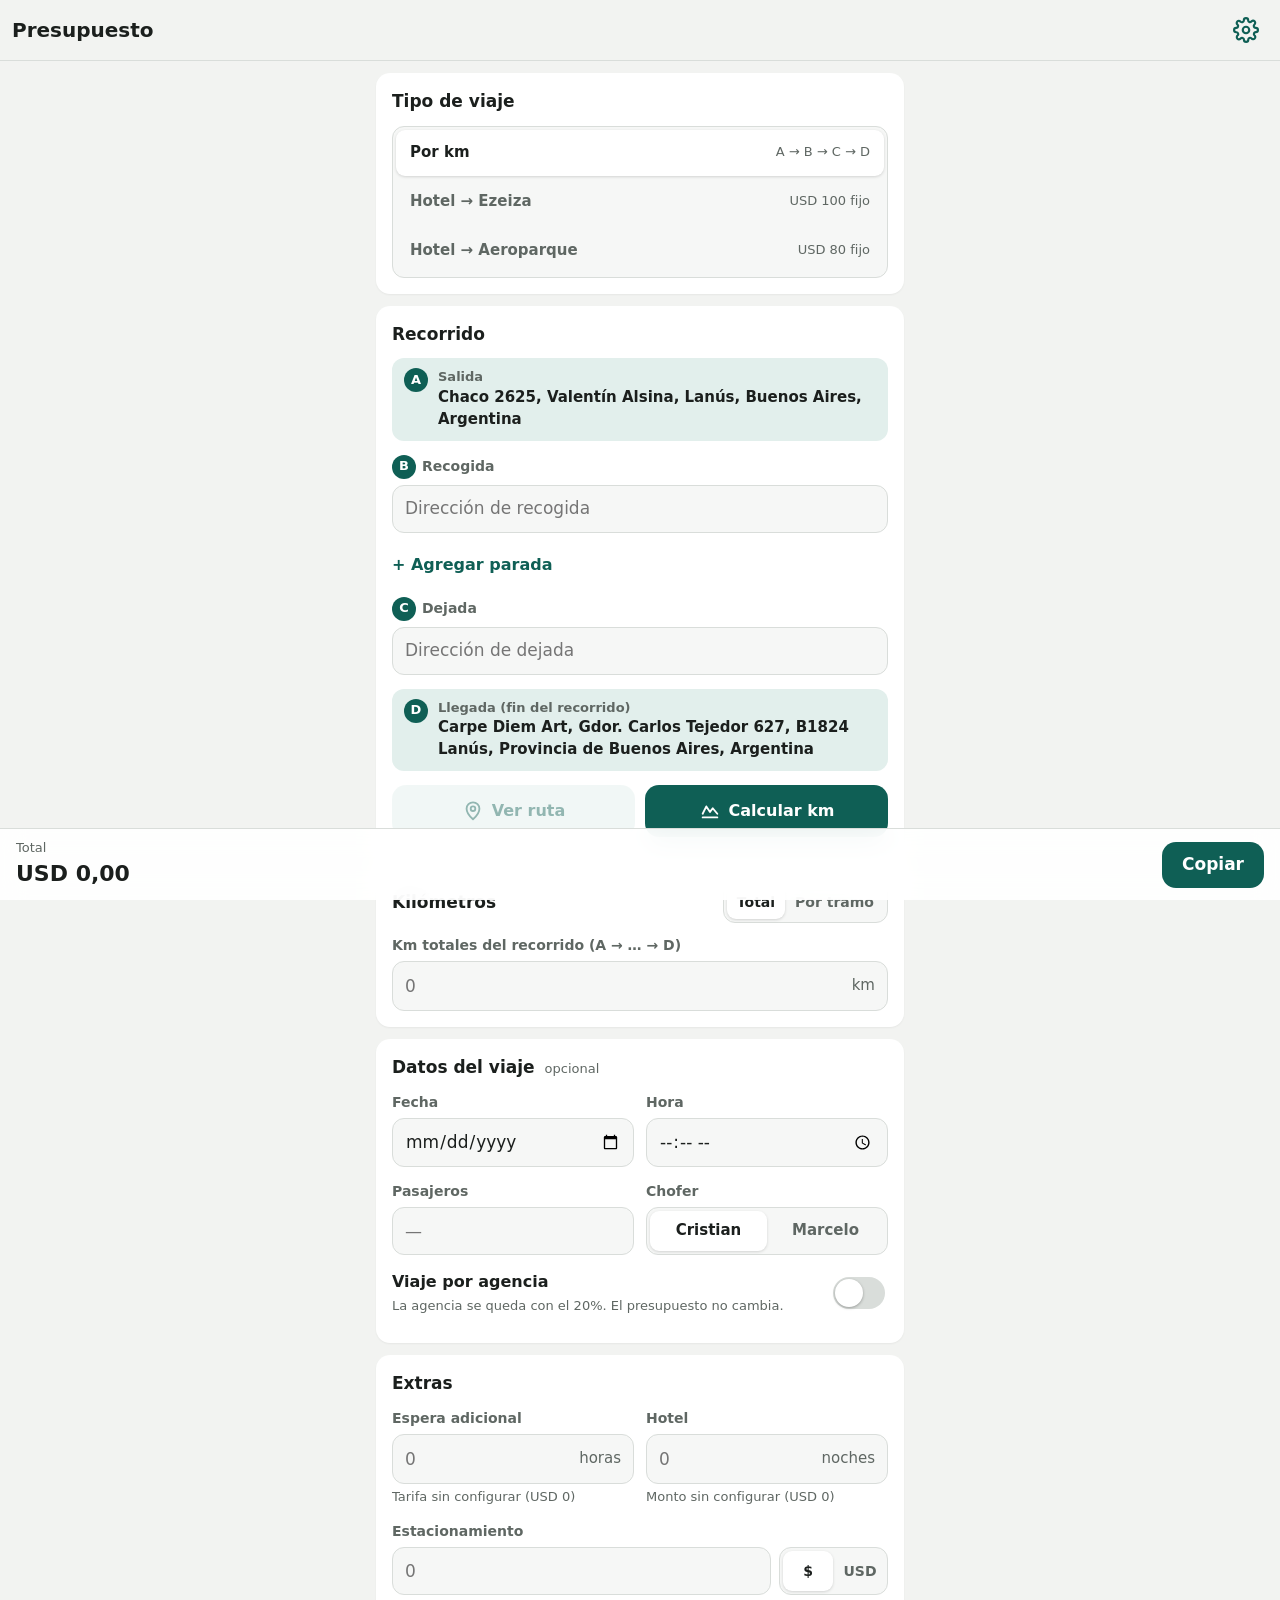
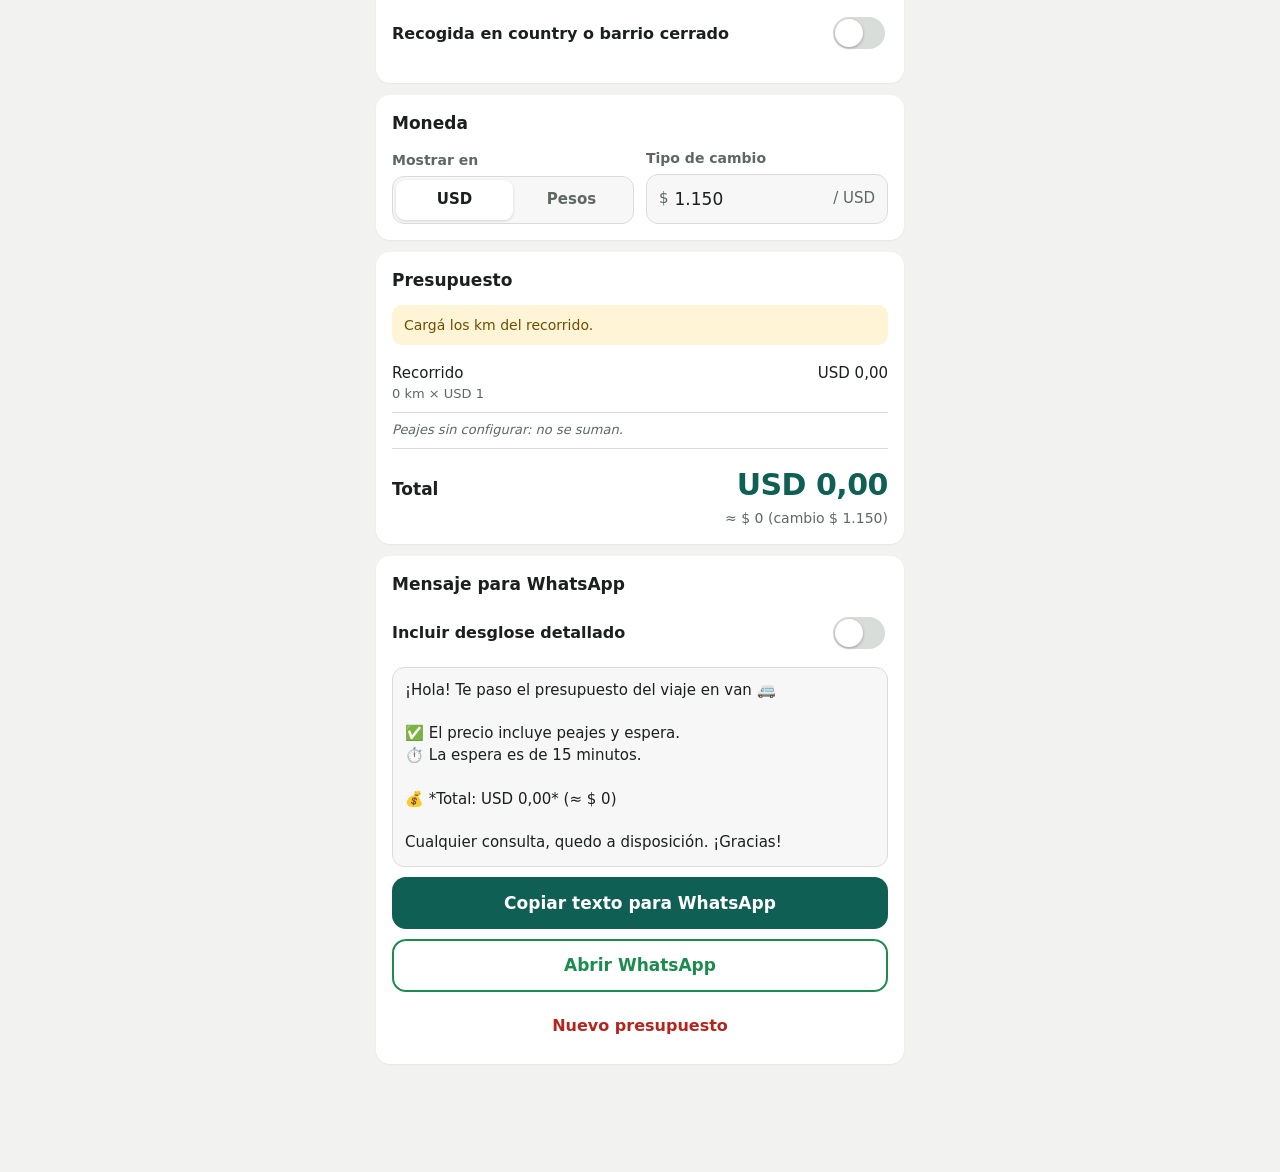
==== index.html @ eeba746a "Presupuestos Van: calculadora de presupuestos para viajes en mini van App web estática (PWA) para ca" ====
<!doctype html>
<html lang="es">
<head>
  <meta charset="utf-8">
  <meta name="viewport" content="width=device-width, initial-scale=1, viewport-fit=cover">
  <meta name="theme-color" content="#0f5f55">
  <meta name="apple-mobile-web-app-capable" content="yes">
  <meta name="mobile-web-app-capable" content="yes">
  <meta name="apple-mobile-web-app-status-bar-style" content="default">
  <meta name="apple-mobile-web-app-title" content="Presupuestos">
  <meta name="format-detection" content="telephone=no">
  <link rel="apple-touch-icon" href="icons/apple-touch-icon.png">
  <link rel="icon" href="icons/icon-192.png" type="image/png">
  <link rel="manifest" href="manifest.webmanifest">
  <title>Presupuestos Van</title>
  <link rel="stylesheet" href="styles.css">
</head>
<body>
  <header class="barra">
    <button type="button" class="barra-btn" id="btn-volver" hidden aria-label="Volver">
      <svg viewBox="0 0 24 24" aria-hidden="true"><path d="M15 5l-7 7 7 7"/></svg><span>Volver</span>
    </button>
    <h1 id="titulo">Presupuesto</h1>
    <button type="button" class="barra-btn icono" id="btn-config" aria-label="Configuración">
      <svg viewBox="0 0 24 24" aria-hidden="true"><circle cx="12" cy="12" r="3"/><path d="M19.4 15a1.7 1.7 0 0 0 .3 1.8l.1.1a2 2 0 1 1-2.8 2.8l-.1-.1a1.7 1.7 0 0 0-1.8-.3 1.7 1.7 0 0 0-1 1.5V21a2 2 0 1 1-4 0v-.1a1.7 1.7 0 0 0-1.1-1.5 1.7 1.7 0 0 0-1.8.3l-.1.1a2 2 0 1 1-2.8-2.8l.1-.1a1.7 1.7 0 0 0 .3-1.8 1.7 1.7 0 0 0-1.5-1H3a2 2 0 1 1 0-4h.1a1.7 1.7 0 0 0 1.5-1.1 1.7 1.7 0 0 0-.3-1.8l-.1-.1a2 2 0 1 1 2.8-2.8l.1.1a1.7 1.7 0 0 0 1.8.3H9a1.7 1.7 0 0 0 1-1.5V3a2 2 0 1 1 4 0v.1a1.7 1.7 0 0 0 1 1.5 1.7 1.7 0 0 0 1.8-.3l.1-.1a2 2 0 1 1 2.8 2.8l-.1.1a1.7 1.7 0 0 0-.3 1.8V9a1.7 1.7 0 0 0 1.5 1H21a2 2 0 1 1 0 4h-.1a1.7 1.7 0 0 0-1.5 1z"/></svg>
    </button>
  </header>

  <!-- ===================== PANTALLA PRINCIPAL ===================== -->
  <main id="vista-principal" class="vista">

    <section class="card">
      <h2>Tipo de viaje</h2>
      <div class="seg tipos" data-v="tipoViaje" role="group" aria-label="Tipo de viaje" id="tipos-viaje">
        <button type="button" data-valor="km"><span>Por km</span><small>A → B → C → D</small></button>
      </div>
      <p class="nota nota-fija" id="nota-tarifa-fija" hidden></p>
    </section>

    <section class="card">
      <h2>Recorrido</h2>
      <div class="punto punto-base">
        <span class="chip">A</span>
        <div><div class="etq">Salida</div><div id="texto-punto-a" class="direccion"></div></div>
      </div>
      <label class="campo">
        <span class="etq"><span class="chip">B</span> Recogida</span>
        <input type="text" data-v="origen" placeholder="Dirección de recogida" autocomplete="off" autocapitalize="words" enterkeyhint="next">
        <span class="ayuda" id="ayuda-espera-incluida"></span>
      </label>
      <div id="paradas"></div>
      <button type="button" class="btn-texto" id="btn-agregar-parada">+ Agregar parada</button>
      <label class="campo">
        <span class="etq"><span class="chip">C</span> Dejada</span>
        <input type="text" data-v="destino" placeholder="Dirección de dejada" autocomplete="off" autocapitalize="words" enterkeyhint="done">
      </label>
      <div class="punto punto-base">
        <span class="chip">D</span>
        <div><div class="etq">Llegada (fin del recorrido)</div><div id="texto-punto-d" class="direccion"></div></div>
      </div>
      <div class="botones-ruta">
        <a id="btn-maps" class="btn secundario" target="_blank" rel="noopener">
          <svg viewBox="0 0 24 24" aria-hidden="true"><path d="M12 21s-7-6.1-7-11.5A7 7 0 0 1 19 9.5C19 14.9 12 21 12 21z"/><circle cx="12" cy="9.5" r="2.5"/></svg>
          Ver ruta
        </a>
        <button type="button" id="btn-calcular-km" class="btn primario">
          <svg viewBox="0 0 24 24" aria-hidden="true"><path d="M4 19h16"/><path d="M4 15l4-8 4 6 3-4 5 6"/></svg>
          <span>Calcular km</span>
        </button>
      </div>
      <p class="aviso" id="aviso-maps" hidden></p>
      <div class="resultado-km" id="resultado-km" hidden role="status" aria-live="polite"></div>
    </section>

    <section class="card" id="card-km">
      <div class="card-titulo">
        <h2>Kilómetros</h2>
        <div class="seg chico" data-v="modoTramos" role="group" aria-label="Forma de cargar los km">
          <button type="button" data-valor="false">Total</button>
          <button type="button" data-valor="true">Por tramo</button>
        </div>
      </div>
      <div id="km-total">
        <label class="campo">
          <span class="etq">Km totales del recorrido (A → … → D)</span>
          <span class="con-sufijo"><input type="text" inputmode="decimal" data-v="kmTotales" placeholder="0" autocomplete="off"><span class="sufijo">km</span></span>
        </label>
      </div>
      <div id="km-tramos" hidden>
        <div id="lista-tramos"></div>
        <p class="suma-tramos">Total: <strong id="suma-tramos">0 km</strong></p>
      </div>
    </section>

    <section class="card">
      <h2>Datos del viaje <span class="opcional">opcional</span></h2>
      <div class="fila">
        <label class="campo"><span class="etq">Fecha</span><input type="date" data-v="fecha"></label>
        <label class="campo"><span class="etq">Hora</span><input type="time" data-v="hora"></label>
      </div>
      <div class="fila">
        <label class="campo"><span class="etq">Pasajeros</span><input type="text" inputmode="numeric" data-v="pasajeros" placeholder="—" autocomplete="off"></label>
        <div class="campo">
          <span class="etq">Chofer</span>
          <div class="seg" data-v="chofer" role="group" aria-label="Chofer">
            <button type="button" data-valor="cristian">Cristian</button>
            <button type="button" data-valor="marcelo">Marcelo</button>
          </div>
        </div>
      </div>
      <div class="interruptor">
        <label for="por-agencia">Viaje por agencia<span class="ayuda" id="ayuda-agencia"></span></label>
        <input id="por-agencia" type="checkbox" role="switch" class="switch" data-v="porAgencia">
      </div>
    </section>

    <section class="card" id="card-extras">
      <h2>Extras</h2>
      <div class="fila">
        <label class="campo">
          <span class="etq">Espera adicional</span>
          <span class="con-sufijo"><input type="text" inputmode="decimal" data-v="horasEspera" placeholder="0" autocomplete="off"><span class="sufijo">horas</span></span>
          <span class="ayuda" id="ayuda-espera"></span>
        </label>
        <label class="campo">
          <span class="etq">Hotel</span>
          <span class="con-sufijo"><input type="text" inputmode="numeric" data-v="noches" placeholder="0" autocomplete="off"><span class="sufijo">noches</span></span>
          <span class="ayuda" id="ayuda-hotel"></span>
        </label>
      </div>
      <div class="campo">
        <label class="etq" for="estacionamiento">Estacionamiento</label>
        <div class="monto-moneda">
          <input id="estacionamiento" type="text" inputmode="decimal" data-v="estacionamiento.monto" placeholder="0" autocomplete="off">
          <div class="seg chico" data-v="estacionamiento.moneda" role="group" aria-label="Moneda del estacionamiento">
            <button type="button" data-valor="ARS">$</button>
            <button type="button" data-valor="USD">USD</button>
          </div>
        </div>
      </div>
      <div class="interruptor">
        <label for="es-country">Recogida en country o barrio cerrado</label>
        <input id="es-country" type="checkbox" role="switch" class="switch" data-v="esCountry">
      </div>
      <label class="campo" id="campo-country" hidden>
        <span class="etq">Recargo country</span>
        <span class="con-sufijo"><input type="text" inputmode="decimal" data-v="countryPorcentaje" autocomplete="off"><span class="sufijo">%</span></span>
      </label>
    </section>

    <section class="card" id="card-moneda">
      <h2>Moneda</h2>
      <p class="nota" id="nota-moneda-fija" hidden>Tarifa fija: el presupuesto es siempre en USD.</p>
      <div class="fila alinear-fin">
        <div class="campo">
          <span class="etq">Mostrar en</span>
          <div class="seg" data-v="moneda" role="group" aria-label="Moneda del presupuesto">
            <button type="button" data-valor="USD">USD</button>
            <button type="button" data-valor="ARS">Pesos</button>
          </div>
        </div>
        <label class="campo">
          <span class="etq">Tipo de cambio</span>
          <span class="con-sufijo prefijo"><span class="sufijo">$</span><input type="text" inputmode="decimal" data-v="tipoCambio" autocomplete="off"><span class="sufijo">/ USD</span></span>
        </label>
      </div>
    </section>

    <section class="card" id="resultado">
      <h2>Presupuesto</h2>
      <div id="avisos"></div>
      <table class="desglose"><tbody id="desglose"></tbody></table>
      <div class="total">
        <span>Total</span>
        <strong id="total">USD 0,00</strong>
      </div>
      <p class="equivalente" id="equivalente"></p>
      <div class="agencia" id="agencia" hidden>
        <div class="agencia-titulo">Solo para ustedes · no va en el mensaje</div>
        <div class="agencia-fila"><span id="agencia-etq">Comisión agencia</span><strong id="agencia-comision"></strong></div>
        <div class="agencia-fila"><span>Neto para ustedes</span><strong id="agencia-neto"></strong></div>
      </div>
    </section>

    <section class="card">
      <h2>Mensaje para WhatsApp</h2>
      <div class="interruptor">
        <label for="incluir-desglose">Incluir desglose detallado</label>
        <input id="incluir-desglose" type="checkbox" role="switch" class="switch" data-v="incluirDesglose">
      </div>
      <pre class="vista-previa" id="vista-previa"></pre>
      <button type="button" class="btn primario" id="btn-copiar">Copiar texto para WhatsApp</button>
      <a class="btn whatsapp" id="btn-whatsapp" target="_blank" rel="noopener">Abrir WhatsApp</a>
      <button type="button" class="btn-texto peligro" id="btn-nuevo">Nuevo presupuesto</button>
    </section>
  </main>

  <div class="barra-total" id="barra-total">
    <button type="button" class="barra-total-monto" id="ir-resultado">
      <span>Total</span><strong id="total-barra">USD 0,00</strong>
    </button>
    <button type="button" class="btn primario chico" id="btn-copiar-barra">Copiar</button>
  </div>

  <!-- ===================== CONFIGURACIÓN ===================== -->
  <main id="vista-config" class="vista" hidden>
    <form id="form-config" novalidate>
      <div id="errores-config" class="errores" hidden role="alert"></div>

      <section class="card">
        <h2>Salida y llegada</h2>
        <label class="campo"><span class="etq"><span class="chip">A</span> Salida</span>
          <textarea rows="2" data-c="puntoA" autocapitalize="words"></textarea></label>
        <label class="campo"><span class="etq"><span class="chip">D</span> Llegada (fin del recorrido)</span>
          <textarea rows="3" data-c="puntoD" autocapitalize="words"></textarea></label>
      </section>

      <section class="card">
        <h2>Precios</h2>
        <label class="campo"><span class="etq">Precio por km</span>
          <span class="con-sufijo prefijo"><span class="sufijo">USD</span><input type="text" inputmode="decimal" data-c="precioKmUSD" data-tipo="numero"></span></label>
        <div class="campo"><label class="etq" for="cfg-minimo">Precio mínimo (viajes por km)</label>
          <div class="monto-moneda">
            <input id="cfg-minimo" type="text" inputmode="decimal" data-c="precioMinimo.monto" data-tipo="numero">
            <div class="seg chico" data-c="precioMinimo.moneda" role="group" aria-label="Moneda del precio mínimo">
              <button type="button" data-valor="ARS">$</button><button type="button" data-valor="USD">USD</button>
            </div>
          </div>
          <span class="ayuda">Si el total da menos, se cobra este monto. 0 = sin mínimo.</span></div>
        <label class="campo"><span class="etq">Espera adicional, por hora</span>
          <span class="con-sufijo prefijo"><span class="sufijo">USD</span><input type="text" inputmode="decimal" data-c="esperaPorHoraUSD" data-tipo="numero"></span></label>
        <label class="campo"><span class="etq">Hotel, por noche</span>
          <span class="con-sufijo prefijo"><span class="sufijo">USD</span><input type="text" inputmode="decimal" data-c="hotelPorNocheUSD" data-tipo="numero"></span></label>
      </section>

      <section class="card">
        <h2>Cálculo de km</h2>
        <p class="nota">Servicio que usa el botón "Calcular km".</p>
        <div class="campo"><span class="etq">Servicio</span>
          <div class="seg" data-c="distancias.proveedor" role="group" aria-label="Servicio para calcular km">
            <button type="button" data-valor="osm">OpenStreetMap</button><button type="button" data-valor="google">Google Maps</button>
          </div>
          <span class="ayuda" id="ayuda-proveedor"></span></div>
        <label class="campo" id="campo-google-key"><span class="etq">Clave de API de Google</span>
          <input type="text" data-c="distancias.googleApiKey" autocomplete="off" autocapitalize="off" autocorrect="off" spellcheck="false" placeholder="AIza…">
          <span class="ayuda">Se crea en Google Cloud (ver README). Queda guardada en este celular y en el respaldo JSON.</span></label>
      </section>

      <section class="card">
        <h2>Tarifas fijas</h2>
        <p class="nota">Precio cerrado en USD: no se suma nada ni se aplica el mínimo.</p>
        <div class="fila">
          <label class="campo"><span class="etq">Hotel CABA → Ezeiza</span>
            <span class="con-sufijo prefijo"><span class="sufijo">USD</span><input type="text" inputmode="decimal" data-c="tarifasFijas.0.usd" data-tipo="numero"></span></label>
          <label class="campo"><span class="etq">Hotel CABA → Aeroparque</span>
            <span class="con-sufijo prefijo"><span class="sufijo">USD</span><input type="text" inputmode="decimal" data-c="tarifasFijas.1.usd" data-tipo="numero"></span></label>
        </div>
      </section>

      <section class="card">
        <h2>Agencia</h2>
        <label class="campo"><span class="etq">Comisión de la agencia</span>
          <span class="con-sufijo"><input type="text" inputmode="decimal" data-c="agenciaPorcentaje" data-tipo="numero"><span class="sufijo">%</span></span>
          <span class="ayuda">No cambia el presupuesto: solo se muestra cuánto queda neto.</span></label>
      </section>

      <section class="card">
        <h2>Peajes</h2>
        <p class="nota">Cada cierta cantidad de km se suma un peaje. Con 0 km no se cobran peajes.</p>
        <div class="fila">
          <label class="campo"><span class="etq">Cada</span>
            <span class="con-sufijo"><input type="text" inputmode="decimal" data-c="peajes.cadaKm" data-tipo="numero"><span class="sufijo">km</span></span></label>
          <label class="campo"><span class="etq">Monto por peaje</span>
            <input type="text" inputmode="decimal" data-c="peajes.monto" data-tipo="numero"></label>
        </div>
        <div class="campo"><span class="etq">Moneda del peaje</span>
          <div class="seg" data-c="peajes.moneda" role="group" aria-label="Moneda del peaje">
            <button type="button" data-valor="ARS">Pesos</button><button type="button" data-valor="USD">USD</button>
          </div></div>
        <label class="campo"><span class="etq">Redondeo</span>
          <select data-c="peajes.redondeo">
            <option value="floor">Solo tramos completos (hacia abajo)</option>
            <option value="ceil">Cualquier fracción suma un peaje (hacia arriba)</option>
          </select>
          <span class="ayuda" id="ejemplo-peajes"></span></label>
      </section>

      <section class="card">
        <h2>Estacionamiento</h2>
        <p class="nota">Este monto se precarga en cada presupuesto nuevo; después se puede cambiar en el viaje.</p>
        <div class="monto-moneda">
          <input type="text" inputmode="decimal" data-c="estacionamiento.montoPorDefecto" data-tipo="numero" aria-label="Estacionamiento por defecto">
          <div class="seg chico" data-c="estacionamiento.moneda" role="group" aria-label="Moneda del estacionamiento">
            <button type="button" data-valor="ARS">$</button><button type="button" data-valor="USD">USD</button>
          </div>
        </div>
      </section>

      <section class="card">
        <h2>Recargos y ajustes</h2>
        <label class="campo"><span class="etq">Recargo country / barrio cerrado (por defecto)</span>
          <span class="con-sufijo"><input type="text" inputmode="decimal" data-c="countryPorcentaje" data-tipo="numero"><span class="sufijo">%</span></span>
          <span class="ayuda">Habitualmente entre 5% y 10%. Se aplica sobre todo el subtotal.</span></label>
        <label class="campo"><span class="etq">Ajuste general sobre el total</span>
          <span class="con-sufijo"><input type="text" inputmode="decimal" data-c="ajusteGeneralPorcentaje" data-tipo="numero"><span class="sufijo">%</span></span>
          <span class="ayuda">Por ejemplo, para actualizar todos los precios por inflación. No se muestra como línea aparte al cliente.</span></label>
        <div class="interruptor">
          <label for="redondeo-activo">Redondear el total</label>
          <input id="redondeo-activo" type="checkbox" role="switch" class="switch" data-c="redondeo.activo">
        </div>
        <div class="fila" id="campos-redondeo">
          <label class="campo"><span class="etq">Múltiplo en USD</span><input type="text" inputmode="decimal" data-c="redondeo.multiploUSD" data-tipo="numero"></label>
          <label class="campo"><span class="etq">Múltiplo en pesos</span><input type="text" inputmode="decimal" data-c="redondeo.multiploARS" data-tipo="numero"></label>
        </div>
      </section>

      <section class="card">
        <h2>Espera incluida</h2>
        <p class="nota">El mensaje siempre dice que el precio incluye peajes y espera, y agrega uno de estos textos según la recogida.</p>
        <label class="campo"><span class="etq">Si la recogida es en Ezeiza o Aeroparque</span>
          <textarea rows="3" data-c="esperaIncluida.textoAeropuerto"></textarea></label>
        <label class="campo"><span class="etq">Si la recogida es en otro lugar</span>
          <textarea rows="2" data-c="esperaIncluida.textoNormal"></textarea></label>
      </section>

      <section class="card">
        <h2>Texto de WhatsApp</h2>

        <label class="campo"><span class="etq">Plantilla</span>
          <textarea rows="12" data-c="plantillaWhatsApp" id="plantilla" spellcheck="false"></textarea></label>
        <p class="nota">Tocá una variable para insertarla. Si todas las variables de una línea quedan vacías (por ejemplo, sin fecha), esa línea no aparece.</p>
        <div class="variables" id="variables"></div>
      </section>

      <div class="acciones-config">
        <button type="submit" class="btn primario">Guardar cambios</button>
        <button type="button" class="btn secundario" id="btn-cancelar">Cancelar</button>
      </div>

      <section class="card">
        <h2>Respaldo</h2>
        <p class="nota">Exportá la configuración para guardarla o pasarla a otro celular.</p>
        <button type="button" class="btn secundario" id="btn-exportar">Exportar configuración (JSON)</button>
        <label class="btn secundario" for="input-importar">Importar configuración</label>
        <input type="file" id="input-importar" accept="application/json,.json" hidden>
        <button type="button" class="btn-texto peligro" id="btn-restablecer">Restablecer valores por defecto</button>
      </section>
      <p class="version" id="version"></p>
    </form>
  </main>

  <div class="toast" id="toast" role="status" aria-live="polite"></div>

  <script type="module" src="js/app.js"></script>
</body>
</html>
---- styles.css ----
/* Presupuestos Van — mobile-first, pensado para Safari en iPhone. */

:root {
  --fondo: #f2f3f1;
  --card: #ffffff;
  --texto: #1b1f1d;
  --suave: #5f6763;
  --borde: #d9ddda;
  --campo: #f6f7f6;
  --acento: #0f5f55;
  --acento-texto: #ffffff;
  --acento-suave: #e2efec;
  --wa: #1c8c4e;
  --peligro: #b3261e;
  --aviso-fondo: #fff4d6;
  --aviso-texto: #6b4e00;
  --sombra: 0 1px 2px rgba(0, 0, 0, 0.05);
  --radio: 14px;
  color-scheme: light;
}
@media (prefers-color-scheme: dark) {
  :root {
    --fondo: #101312;
    --card: #1b1f1d;
    --texto: #eef1ef;
    --suave: #a0a9a4;
    --borde: #313734;
    --campo: #242927;
    --acento: #4fb8a6;
    --acento-texto: #08201c;
    --acento-suave: #1f3a35;
    --wa: #3fbf75;
    --peligro: #ff8a80;
    --aviso-fondo: #3a3115;
    --aviso-texto: #f3d98a;
    --sombra: none;
    color-scheme: dark;
  }
}

* { box-sizing: border-box; }
html { -webkit-text-size-adjust: 100%; }
body {
  margin: 0;
  font: 16px/1.45 -apple-system, BlinkMacSystemFont, "SF Pro Text", system-ui, sans-serif;
  background: var(--fondo);
  color: var(--texto);
  -webkit-tap-highlight-color: transparent;
}
[hidden] { display: none !important; }
svg { width: 22px; height: 22px; fill: none; stroke: currentColor; stroke-width: 2; stroke-linecap: round; stroke-linejoin: round; flex: none; }

/* ---------- barra superior ---------- */
.barra {
  position: sticky; top: 0; z-index: 10;
  display: flex; align-items: center; justify-content: space-between; gap: 8px;
  padding: calc(env(safe-area-inset-top) + 8px) 12px 8px;
  background: color-mix(in srgb, var(--fondo) 88%, transparent);
  -webkit-backdrop-filter: blur(12px); backdrop-filter: blur(12px);
  border-bottom: 1px solid var(--borde);
}
.barra h1 { margin: 0 auto 0 4px; font-size: 20px; font-weight: 700; }
#btn-volver + h1 { margin-left: 0; }
.barra-btn {
  display: inline-flex; align-items: center; gap: 2px;
  min-height: 44px; min-width: 44px; padding: 0 8px;
  border: 0; background: none; color: var(--acento); font: inherit; font-weight: 600;
  border-radius: 10px; cursor: pointer;
}
.barra-btn.icono { justify-content: center; }
.barra-btn.icono svg { width: 26px; height: 26px; }

/* ---------- vistas y tarjetas ---------- */
.vista {
  max-width: 560px; margin: 0 auto;
  padding: 12px 16px calc(96px + env(safe-area-inset-bottom));
}
#vista-config { padding-bottom: calc(32px + env(safe-area-inset-bottom)); }
.card {
  background: var(--card); border-radius: var(--radio); box-shadow: var(--sombra);
  padding: 16px; margin-bottom: 12px;
}
.card h2 { margin: 0 0 12px; font-size: 17px; font-weight: 700; }
.card-titulo { display: flex; align-items: center; justify-content: space-between; gap: 8px; margin-bottom: 12px; }
.card-titulo h2 { margin: 0; }
.opcional { font-size: 13px; font-weight: 500; color: var(--suave); margin-left: 4px; }
.nota { margin: 4px 0 12px; font-size: 14px; color: var(--suave); }
.ayuda { display: block; margin-top: 4px; font-size: 13px; color: var(--suave); }

/* ---------- campos ---------- */
.campo { display: block; margin-bottom: 14px; min-width: 0; }
.campo:last-child { margin-bottom: 0; }
.etq { display: flex; align-items: center; gap: 6px; font-size: 14px; font-weight: 600; color: var(--suave); margin-bottom: 6px; }
input[type="text"], input[type="date"], input[type="time"], textarea, select {
  width: 100%; min-height: 48px;
  font: inherit; font-size: 17px; /* ≥16px evita el zoom de Safari al enfocar */
  color: var(--texto); background: var(--campo);
  border: 1px solid var(--borde); border-radius: 12px; padding: 10px 12px;
  -webkit-appearance: none; appearance: none;
}
input[type="date"], input[type="time"] { display: block; min-width: 0; text-align: left; }
input::-webkit-date-and-time-value { text-align: left; }
textarea { resize: vertical; line-height: 1.4; }
#plantilla { font-family: ui-monospace, "SF Mono", Menlo, monospace; font-size: 16px; }
select { background-image: linear-gradient(45deg, transparent 50%, var(--suave) 50%), linear-gradient(135deg, var(--suave) 50%, transparent 50%);
  background-position: calc(100% - 20px) 50%, calc(100% - 14px) 50%; background-size: 6px 6px; background-repeat: no-repeat; padding-right: 36px; }
input:focus, textarea:focus, select:focus { outline: 2px solid var(--acento); outline-offset: 1px; border-color: transparent; }
.campo.error input, .campo.error textarea, .campo.error .con-sufijo { border-color: var(--peligro); outline-color: var(--peligro); }
.campo.error .con-sufijo input { border-color: transparent; }
.campo.error .etq { color: var(--peligro); }

.con-sufijo { display: flex; align-items: center; background: var(--campo); border: 1px solid var(--borde); border-radius: 12px; }
.con-sufijo:focus-within { outline: 2px solid var(--acento); outline-offset: 1px; border-color: transparent; }
.con-sufijo input { border: 0; background: transparent; outline: none !important; min-width: 0; flex: 1; }
.con-sufijo .sufijo { padding: 0 12px 0 0; color: var(--suave); font-size: 15px; white-space: nowrap; }
.con-sufijo.prefijo .sufijo:first-child { padding: 0 0 0 12px; }
.con-sufijo.prefijo input { padding-left: 6px; }

.fila { display: grid; grid-template-columns: 1fr 1fr; gap: 12px; margin-bottom: 14px; }
.fila .campo { margin-bottom: 0; }
.fila.alinear-fin { align-items: end; }
.fila:last-child { margin-bottom: 0; }

.monto-moneda { display: flex; gap: 8px; align-items: stretch; }
.monto-moneda input { flex: 1; min-width: 0; }

/* ---------- puntos del recorrido ---------- */
.chip {
  display: inline-grid; place-items: center; width: 24px; height: 24px; border-radius: 50%;
  background: var(--acento); color: var(--acento-texto); font-size: 13px; font-weight: 700; flex: none;
}
.chip-parada { background: var(--acento-suave); color: var(--acento); }
.punto-base { display: flex; gap: 10px; align-items: flex-start; padding: 10px 12px; margin-bottom: 14px; background: var(--acento-suave); border-radius: 12px; }
.punto-base .etq { margin-bottom: 0; font-size: 13px; }
.ayuda.destacada { color: var(--acento); font-weight: 600; }

/* ---------- botones de la ruta y cálculo de km ---------- */
.botones-ruta { display: grid; grid-template-columns: 1fr 1fr; gap: 10px; margin-top: 10px; }
.botones-ruta .btn { margin-top: 0; font-size: 16px; padding: 12px 10px; }
.botones-ruta:has(> [hidden]) { grid-template-columns: 1fr; } /* tarifa fija: solo "Ver ruta" */
.btn:disabled { opacity: 0.6; cursor: progress; }
.resultado-km { margin-top: 10px; padding: 10px 12px; border-radius: 12px; font-size: 14px; }
.resultado-km p { margin: 0 0 4px; }
.resultado-km p:last-child { margin-bottom: 0; }
.resultado-km.ok { background: var(--acento-suave); color: var(--texto); }
.resultado-km.cargando { background: var(--campo); color: var(--suave); }
.resultado-km.error { background: var(--aviso-fondo); color: var(--aviso-texto); }
.resultado-km-titulo { font-size: 16px; font-weight: 700; color: var(--acento); }
.resultado-km-tramos, .resultado-km-nota { color: var(--suave); }
.resultado-km details { margin-top: 6px; }
.link-mapa-osm { display: flex; align-items: center; min-height: 44px; font-weight: 600; color: var(--acento); text-decoration: none; }
.resultado-km summary { cursor: pointer; font-weight: 600; color: var(--acento); min-height: 32px; display: flex; align-items: center; }
.resultado-km ol { margin: 4px 0 0; padding-left: 20px; color: var(--suave); font-size: 13px; }
.resultado-km li { margin-bottom: 4px; }

/* ---------- tipo de viaje ---------- */
.seg.tipos { flex-direction: column; gap: 3px; }
.seg.tipos button { display: flex; justify-content: space-between; align-items: center; gap: 8px; min-height: 46px; padding: 0 14px; text-align: left; }
.seg.tipos small { font-size: 13px; font-weight: 500; color: var(--suave); }
.nota-fija { margin: 12px 0 0; color: var(--texto); }

/* ---------- agencia (solo informativo) ---------- */
.agencia { margin-top: 14px; padding: 10px 12px; border: 1px dashed var(--borde); border-radius: 12px; font-size: 15px; }
.agencia-titulo { font-size: 12px; font-weight: 600; text-transform: uppercase; letter-spacing: 0.04em; color: var(--suave); margin-bottom: 4px; }
.agencia-fila { display: flex; justify-content: space-between; gap: 12px; padding: 3px 0; font-variant-numeric: tabular-nums; }
.interruptor label .ayuda { font-weight: 400; }
.direccion { font-size: 15px; font-weight: 600; }
.con-boton { display: flex; gap: 8px; }
.con-boton input { flex: 1; min-width: 0; }
.btn-quitar { flex: none; width: 48px; border: 1px solid var(--borde); background: var(--campo); color: var(--suave); border-radius: 12px; font-size: 16px; cursor: pointer; }
.parada { margin-bottom: 10px; }

/* ---------- botones ---------- */
.btn {
  display: flex; align-items: center; justify-content: center; gap: 8px;
  width: 100%; min-height: 52px; margin-top: 10px; padding: 12px 16px;
  font: inherit; font-size: 17px; font-weight: 650; text-decoration: none; text-align: center;
  border-radius: 14px; border: 0; cursor: pointer;
}
.btn.primario { background: var(--acento); color: var(--acento-texto); }
.btn.secundario { background: var(--acento-suave); color: var(--acento); }
.btn.whatsapp { background: transparent; color: var(--wa); border: 2px solid var(--wa); }
.btn[aria-disabled="true"] { opacity: 0.45; }
.btn:active, .barra-btn:active, .seg button:active { transform: scale(0.98); }
.btn.chico { width: auto; min-height: 46px; margin: 0; padding: 10px 20px; }
.btn-texto {
  display: block; width: 100%; min-height: 44px; margin-top: 4px;
  background: none; border: 0; color: var(--acento); font: inherit; font-weight: 600; cursor: pointer;
}
#btn-agregar-parada { text-align: left; padding: 0; margin: -4px 0 10px; }
.btn-texto.peligro { color: var(--peligro); margin-top: 12px; }

/* ---------- control segmentado ---------- */
.seg { display: flex; padding: 3px; background: var(--campo); border: 1px solid var(--borde); border-radius: 12px; min-height: 48px; }
.seg button {
  flex: 1; min-height: 40px; padding: 0 10px; border: 0; border-radius: 9px; background: transparent;
  font: inherit; font-size: 15px; font-weight: 600; color: var(--suave); cursor: pointer; white-space: nowrap;
}
.seg button[aria-pressed="true"] { background: var(--card); color: var(--texto); box-shadow: 0 1px 3px rgba(0, 0, 0, 0.15); }
.seg.chico { min-height: 40px; flex: none; }
.seg.chico button { min-height: 34px; font-size: 14px; }
.monto-moneda .seg.chico { min-height: 48px; }
.monto-moneda .seg.chico button { min-height: 40px; min-width: 48px; }

/* ---------- interruptor (switch) ---------- */
.interruptor { display: flex; align-items: center; justify-content: space-between; gap: 12px; min-height: 48px; margin: 4px 0 10px; }
.interruptor label { font-weight: 600; flex: 1; }
.switch {
  -webkit-appearance: none; appearance: none; flex: none;
  width: 52px; height: 32px; border-radius: 16px; background: var(--borde); position: relative; cursor: pointer; transition: background 0.2s;
}
.switch::after { content: ""; position: absolute; top: 2px; left: 2px; width: 28px; height: 28px; border-radius: 50%; background: #fff; box-shadow: 0 1px 3px rgba(0, 0, 0, 0.3); transition: transform 0.2s; }
.switch:checked { background: var(--acento); }
.switch:checked::after { transform: translateX(20px); }
.switch:focus-visible { outline: 2px solid var(--acento); outline-offset: 2px; }

/* ---------- km por tramo ---------- */
.tramo { margin-bottom: 10px; }
.suma-tramos { margin: 8px 0 0; text-align: right; color: var(--suave); }
.suma-tramos strong { color: var(--texto); font-size: 18px; }

/* ---------- resultado ---------- */
.desglose { width: 100%; border-collapse: collapse; font-size: 15px; }
.desglose th, .desglose td { padding: 8px 0; border-bottom: 1px solid var(--borde); vertical-align: top; }
.desglose th { text-align: left; font-weight: 500; }
.desglose td { text-align: right; white-space: nowrap; font-variant-numeric: tabular-nums; padding-left: 12px; }
.desglose .detalle { display: block; font-size: 13px; color: var(--suave); }
.desglose .pendiente th { color: var(--suave); font-size: 13px; font-style: italic; }
.total { display: flex; justify-content: space-between; align-items: baseline; gap: 12px; margin-top: 14px; }
.total span { font-size: 17px; font-weight: 600; }
.total strong { font-size: 30px; font-variant-numeric: tabular-nums; color: var(--acento); letter-spacing: -0.5px; }
.equivalente { margin: 2px 0 0; text-align: right; color: var(--suave); font-size: 14px; }
.aviso { margin: 0 0 10px; padding: 10px 12px; border-radius: 10px; background: var(--aviso-fondo); color: var(--aviso-texto); font-size: 14px; }

.vista-previa {
  margin: 0; padding: 12px;
  background: var(--campo); border: 1px solid var(--borde); border-radius: 12px;
  font: 15px/1.45 -apple-system, system-ui, sans-serif; white-space: pre-wrap; word-break: break-word;
  -webkit-user-select: text; user-select: text;
}

/* ---------- barra de total fija ---------- */
.barra-total {
  position: fixed; left: 0; right: 0; bottom: 0; z-index: 10;
  display: flex; align-items: center; justify-content: space-between; gap: 12px;
  padding: 10px 16px calc(10px + env(safe-area-inset-bottom));
  background: color-mix(in srgb, var(--card) 92%, transparent);
  -webkit-backdrop-filter: blur(12px); backdrop-filter: blur(12px);
  border-top: 1px solid var(--borde);
  transition: transform 0.25s, opacity 0.25s;
}
.barra-total.oculta { transform: translateY(100%); opacity: 0; pointer-events: none; }
.barra-total-monto { display: flex; flex-direction: column; align-items: flex-start; border: 0; background: none; padding: 0; font: inherit; color: var(--texto); cursor: pointer; min-width: 0; }
.barra-total-monto span { font-size: 13px; color: var(--suave); }
.barra-total-monto strong { font-size: 22px; font-variant-numeric: tabular-nums; white-space: nowrap; overflow: hidden; text-overflow: ellipsis; max-width: 100%; }

/* ---------- configuración ---------- */
.errores { background: var(--aviso-fondo); color: var(--aviso-texto); border-radius: var(--radio); padding: 12px 16px; margin-bottom: 12px; font-size: 15px; }
.errores ul { margin: 6px 0 0; padding-left: 18px; }
.acciones-config { margin: 4px 0 20px; }
.acciones-config .btn:first-child { margin-top: 0; }
.variables { display: grid; gap: 6px; }
.variable {
  display: flex; gap: 10px; align-items: baseline; text-align: left; width: 100%; min-height: 40px;
  padding: 8px 10px; border: 1px solid var(--borde); border-radius: 10px; background: var(--campo);
  font: inherit; font-size: 14px; color: var(--suave); cursor: pointer;
}
.variable code { color: var(--acento); font-size: 14px; font-weight: 600; flex: none; }
label.btn { -webkit-user-select: none; user-select: none; }
.version { text-align: center; color: var(--suave); font-size: 13px; }

/* ---------- aviso flotante ---------- */
.toast {
  position: fixed; left: 50%; bottom: calc(90px + env(safe-area-inset-bottom)); z-index: 20;
  transform: translate(-50%, 20px); opacity: 0; pointer-events: none;
  max-width: calc(100% - 32px); padding: 12px 18px; border-radius: 14px;
  background: var(--texto); color: var(--fondo); font-weight: 600; font-size: 15px; text-align: center;
  transition: opacity 0.2s, transform 0.2s;
}
.toast.visible { opacity: 1; transform: translate(-50%, 0); }

@media (prefers-reduced-motion: reduce) {
  * { transition: none !important; scroll-behavior: auto !important; }
}
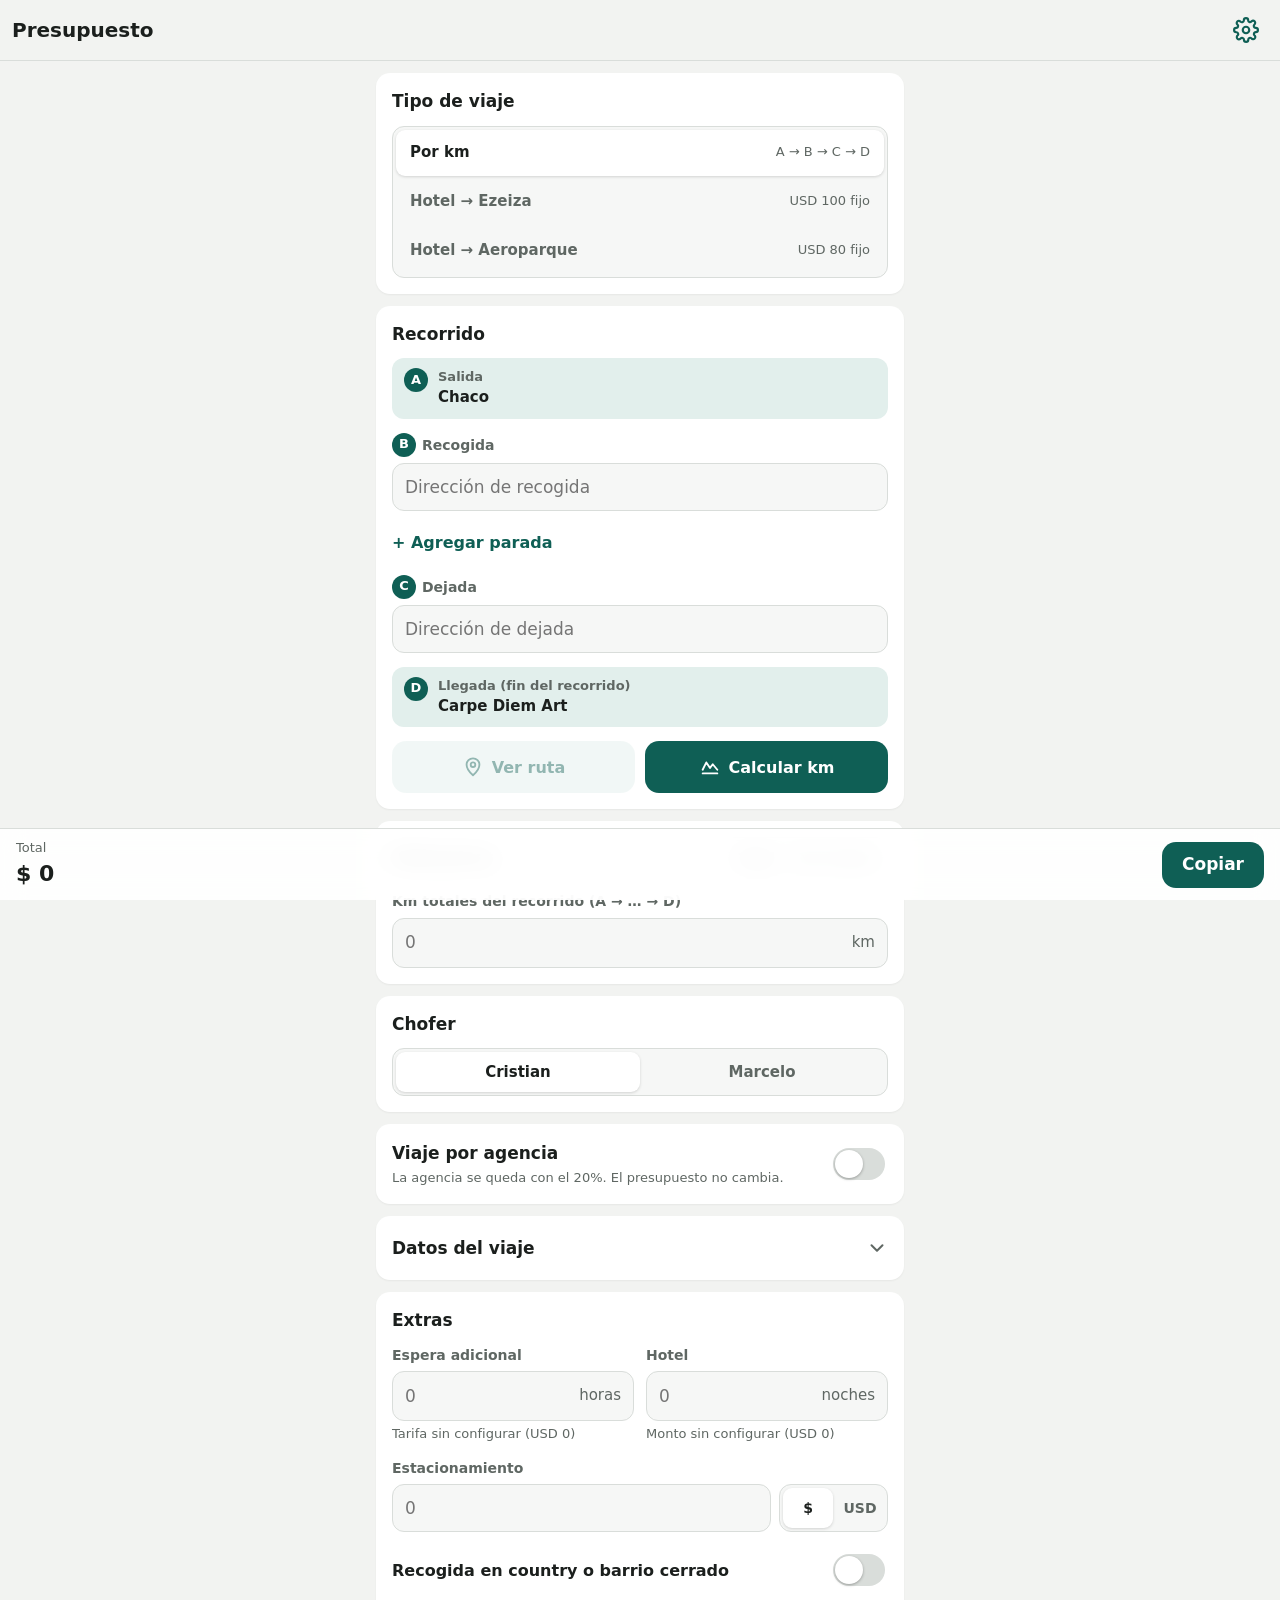
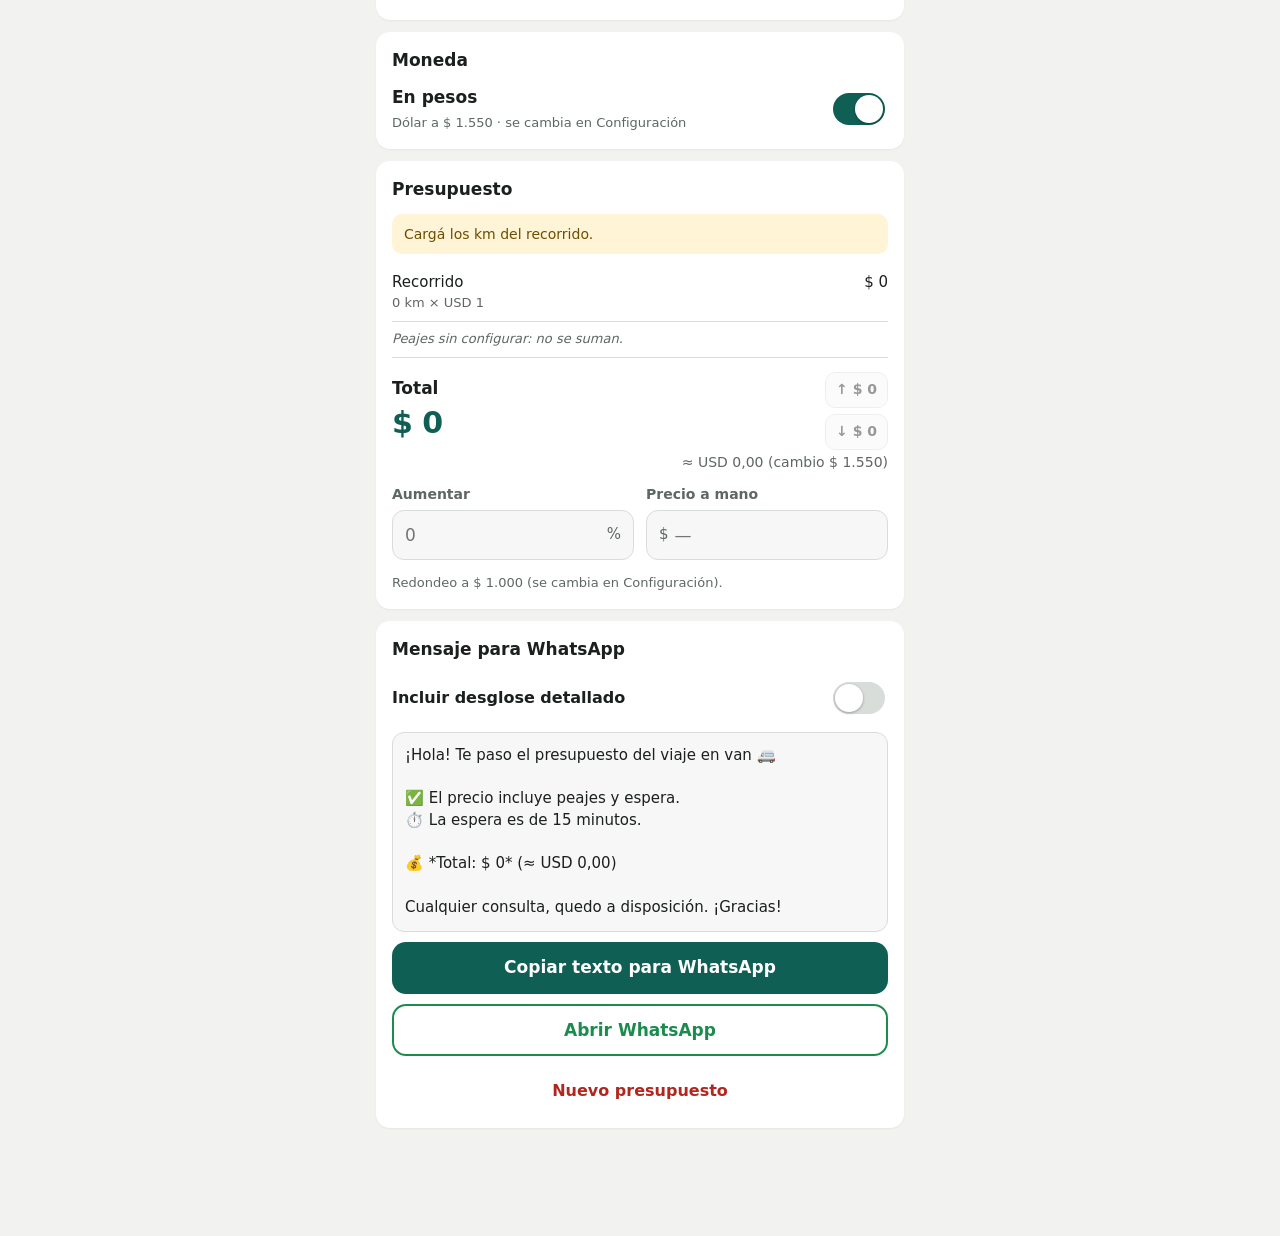
==== commit de2796ef: "v1.3: nombres cortos de A/D, chofer y agencia aparte, moneda con switch y ajustes del total - A y D " ====
--- a/index.html
+++ b/index.html
@@ -93,26 +93,32 @@
     </section>
 
     <section class="card">
-      <h2>Datos del viaje <span class="opcional">opcional</span></h2>
+      <h2>Chofer</h2>
+      <div class="seg" data-v="chofer" role="group" aria-label="Chofer">
+        <button type="button" data-valor="cristian">Cristian</button>
+        <button type="button" data-valor="marcelo">Marcelo</button>
+      </div>
+    </section>
+
+    <section class="card">
+      <div class="interruptor sin-borde">
+        <label for="por-agencia"><span class="titulo-switch">Viaje por agencia</span><span class="ayuda" id="ayuda-agencia"></span></label>
+        <input id="por-agencia" type="checkbox" role="switch" class="switch" data-v="porAgencia">
+      </div>
+    </section>
+
+    <details class="card desplegable" id="card-datos">
+      <summary>
+        <h2>Datos del viaje</h2>
+        <span class="resumen-datos" id="resumen-datos"></span>
+        <svg class="flecha" viewBox="0 0 24 24" aria-hidden="true"><path d="M6 9l6 6 6-6"/></svg>
+      </summary>
       <div class="fila">
         <label class="campo"><span class="etq">Fecha</span><input type="date" data-v="fecha"></label>
         <label class="campo"><span class="etq">Hora</span><input type="time" data-v="hora"></label>
       </div>
-      <div class="fila">
-        <label class="campo"><span class="etq">Pasajeros</span><input type="text" inputmode="numeric" data-v="pasajeros" placeholder="—" autocomplete="off"></label>
-        <div class="campo">
-          <span class="etq">Chofer</span>
-          <div class="seg" data-v="chofer" role="group" aria-label="Chofer">
-            <button type="button" data-valor="cristian">Cristian</button>
-            <button type="button" data-valor="marcelo">Marcelo</button>
-          </div>
-        </div>
-      </div>
-      <div class="interruptor">
-        <label for="por-agencia">Viaje por agencia<span class="ayuda" id="ayuda-agencia"></span></label>
-        <input id="por-agencia" type="checkbox" role="switch" class="switch" data-v="porAgencia">
-      </div>
-    </section>
+      <label class="campo"><span class="etq">Pasajeros</span><input type="text" inputmode="numeric" data-v="pasajeros" placeholder="—" autocomplete="off"></label>
+    </details>
 
     <section class="card" id="card-extras">
       <h2>Extras</h2>
@@ -151,18 +157,9 @@
     <section class="card" id="card-moneda">
       <h2>Moneda</h2>
       <p class="nota" id="nota-moneda-fija" hidden>Tarifa fija: el presupuesto es siempre en USD.</p>
-      <div class="fila alinear-fin">
-        <div class="campo">
-          <span class="etq">Mostrar en</span>
-          <div class="seg" data-v="moneda" role="group" aria-label="Moneda del presupuesto">
-            <button type="button" data-valor="USD">USD</button>
-            <button type="button" data-valor="ARS">Pesos</button>
-          </div>
-        </div>
-        <label class="campo">
-          <span class="etq">Tipo de cambio</span>
-          <span class="con-sufijo prefijo"><span class="sufijo">$</span><input type="text" inputmode="decimal" data-v="tipoCambio" autocomplete="off"><span class="sufijo">/ USD</span></span>
-        </label>
+      <div class="interruptor sin-borde" id="campo-moneda">
+        <label for="moneda-pesos"><span class="titulo-switch" id="texto-moneda">En pesos</span><span class="ayuda" id="ayuda-moneda"></span></label>
+        <input id="moneda-pesos" type="checkbox" role="switch" class="switch">
       </div>
     </section>
 
@@ -171,10 +168,23 @@
       <div id="avisos"></div>
       <table class="desglose"><tbody id="desglose"></tbody></table>
       <div class="total">
-        <span>Total</span>
-        <strong id="total">USD 0,00</strong>
+        <div class="total-monto">
+          <span>Total</span>
+          <strong id="total">USD 0,00</strong>
+        </div>
+        <div class="redondeo" role="group" aria-label="Redondear el total">
+          <button type="button" class="btn-redondeo" data-redondeo="arriba" aria-pressed="false"><span aria-hidden="true">↑</span> <span class="monto"></span></button>
+          <button type="button" class="btn-redondeo" data-redondeo="abajo" aria-pressed="false"><span aria-hidden="true">↓</span> <span class="monto"></span></button>
+        </div>
       </div>
       <p class="equivalente" id="equivalente"></p>
+      <div class="fila ajustes-total">
+        <label class="campo"><span class="etq">Aumentar</span>
+          <span class="con-sufijo"><input type="text" inputmode="decimal" data-v="aumentoPorcentaje" placeholder="0" autocomplete="off"><span class="sufijo">%</span></span></label>
+        <label class="campo"><span class="etq">Precio a mano</span>
+          <span class="con-sufijo prefijo"><span class="sufijo" id="sufijo-manual">$</span><input type="text" inputmode="decimal" data-v="precioManual" placeholder="—" autocomplete="off"></span></label>
+      </div>
+      <p class="ayuda" id="ayuda-ajustes"></p>
       <div class="agencia" id="agencia" hidden>
         <div class="agencia-titulo">Solo para ustedes · no va en el mensaje</div>
         <div class="agencia-fila"><span id="agencia-etq">Comisión agencia</span><strong id="agencia-comision"></strong></div>
@@ -209,10 +219,22 @@
 
       <section class="card">
         <h2>Salida y llegada</h2>
-        <label class="campo"><span class="etq"><span class="chip">A</span> Salida</span>
+        <p class="nota">El nombre corto es el que se ve en la pantalla. Para calcular la ruta se usa la dirección completa.</p>
+        <label class="campo"><span class="etq"><span class="chip">A</span> Salida: nombre corto</span>
+          <input type="text" data-c="nombreA" autocapitalize="words" placeholder="Chaco"></label>
+        <label class="campo"><span class="etq">Salida: dirección completa</span>
           <textarea rows="2" data-c="puntoA" autocapitalize="words"></textarea></label>
-        <label class="campo"><span class="etq"><span class="chip">D</span> Llegada (fin del recorrido)</span>
+        <label class="campo"><span class="etq"><span class="chip">D</span> Llegada: nombre corto</span>
+          <input type="text" data-c="nombreD" autocapitalize="words" placeholder="Carpe Diem Art"></label>
+        <label class="campo"><span class="etq">Llegada: dirección completa</span>
           <textarea rows="3" data-c="puntoD" autocapitalize="words"></textarea></label>
+      </section>
+
+      <section class="card">
+        <h2>Dólar</h2>
+        <label class="campo"><span class="etq">Tipo de cambio</span>
+          <span class="con-sufijo prefijo"><span class="sufijo">$</span><input type="text" inputmode="decimal" data-c="tipoCambio" data-tipo="numero"><span class="sufijo">por USD</span></span>
+          <span class="ayuda">Se usa para pasar de dólares a pesos en todos los presupuestos.</span></label>
       </section>
 
       <section class="card">
@@ -304,13 +326,10 @@
         <label class="campo"><span class="etq">Ajuste general sobre el total</span>
           <span class="con-sufijo"><input type="text" inputmode="decimal" data-c="ajusteGeneralPorcentaje" data-tipo="numero"><span class="sufijo">%</span></span>
           <span class="ayuda">Por ejemplo, para actualizar todos los precios por inflación. No se muestra como línea aparte al cliente.</span></label>
-        <div class="interruptor">
-          <label for="redondeo-activo">Redondear el total</label>
-          <input id="redondeo-activo" type="checkbox" role="switch" class="switch" data-c="redondeo.activo">
-        </div>
+        <p class="nota">Botones ↑ ↓ al lado del total: redondean a estos múltiplos.</p>
         <div class="fila" id="campos-redondeo">
-          <label class="campo"><span class="etq">Múltiplo en USD</span><input type="text" inputmode="decimal" data-c="redondeo.multiploUSD" data-tipo="numero"></label>
-          <label class="campo"><span class="etq">Múltiplo en pesos</span><input type="text" inputmode="decimal" data-c="redondeo.multiploARS" data-tipo="numero"></label>
+          <label class="campo"><span class="etq">Redondeo en USD</span><input type="text" inputmode="decimal" data-c="redondeo.multiploUSD" data-tipo="numero"></label>
+          <label class="campo"><span class="etq">Redondeo en pesos</span><input type="text" inputmode="decimal" data-c="redondeo.multiploARS" data-tipo="numero"></label>
         </div>
       </section>
 
--- a/styles.css
+++ b/styles.css
@@ -282,3 +282,30 @@
 @media (prefers-reduced-motion: reduce) {
   * { transition: none !important; scroll-behavior: auto !important; }
 }
+
+/* ---------- v1.3: secciones sueltas, desplegable y ajustes del total ---------- */
+.interruptor.sin-borde { margin: 0; }
+.titulo-switch { display: block; font-size: 17px; font-weight: 700; }
+
+.desplegable > summary { list-style: none; display: flex; align-items: center; gap: 8px; cursor: pointer; min-height: 32px; }
+.desplegable > summary::-webkit-details-marker { display: none; }
+.desplegable > summary h2 { margin: 0; flex: none; }
+.desplegable .resumen-datos { flex: 1; min-width: 0; text-align: right; font-size: 14px; color: var(--suave); white-space: nowrap; overflow: hidden; text-overflow: ellipsis; }
+.desplegable .flecha { flex: none; width: 22px; height: 22px; fill: none; stroke: var(--suave); stroke-width: 2.2; stroke-linecap: round; stroke-linejoin: round; transition: transform 0.2s; }
+.desplegable[open] .flecha { transform: rotate(180deg); }
+.desplegable[open] > summary { margin-bottom: 12px; }
+
+.total { align-items: center; }
+.total-monto { display: flex; flex-direction: column; min-width: 0; }
+.total-monto strong { overflow-wrap: anywhere; }
+.redondeo { display: flex; flex-direction: column; gap: 6px; flex: none; }
+.btn-redondeo {
+  font: inherit; font-size: 14px; font-weight: 600; font-variant-numeric: tabular-nums;
+  min-height: 36px; padding: 4px 10px; border-radius: 10px; text-align: left;
+  border: 1px solid var(--borde); background: var(--campo); color: var(--texto); cursor: pointer;
+}
+.btn-redondeo[aria-pressed="true"] { background: var(--acento); border-color: var(--acento); color: var(--acento-texto); }
+.btn-redondeo:disabled { opacity: 0.45; cursor: default; }
+.total span.monto, .btn-redondeo span { font-size: inherit; font-weight: inherit; }
+.ajustes-total { margin-top: 12px; }
+#ayuda-ajustes { margin: 0; }
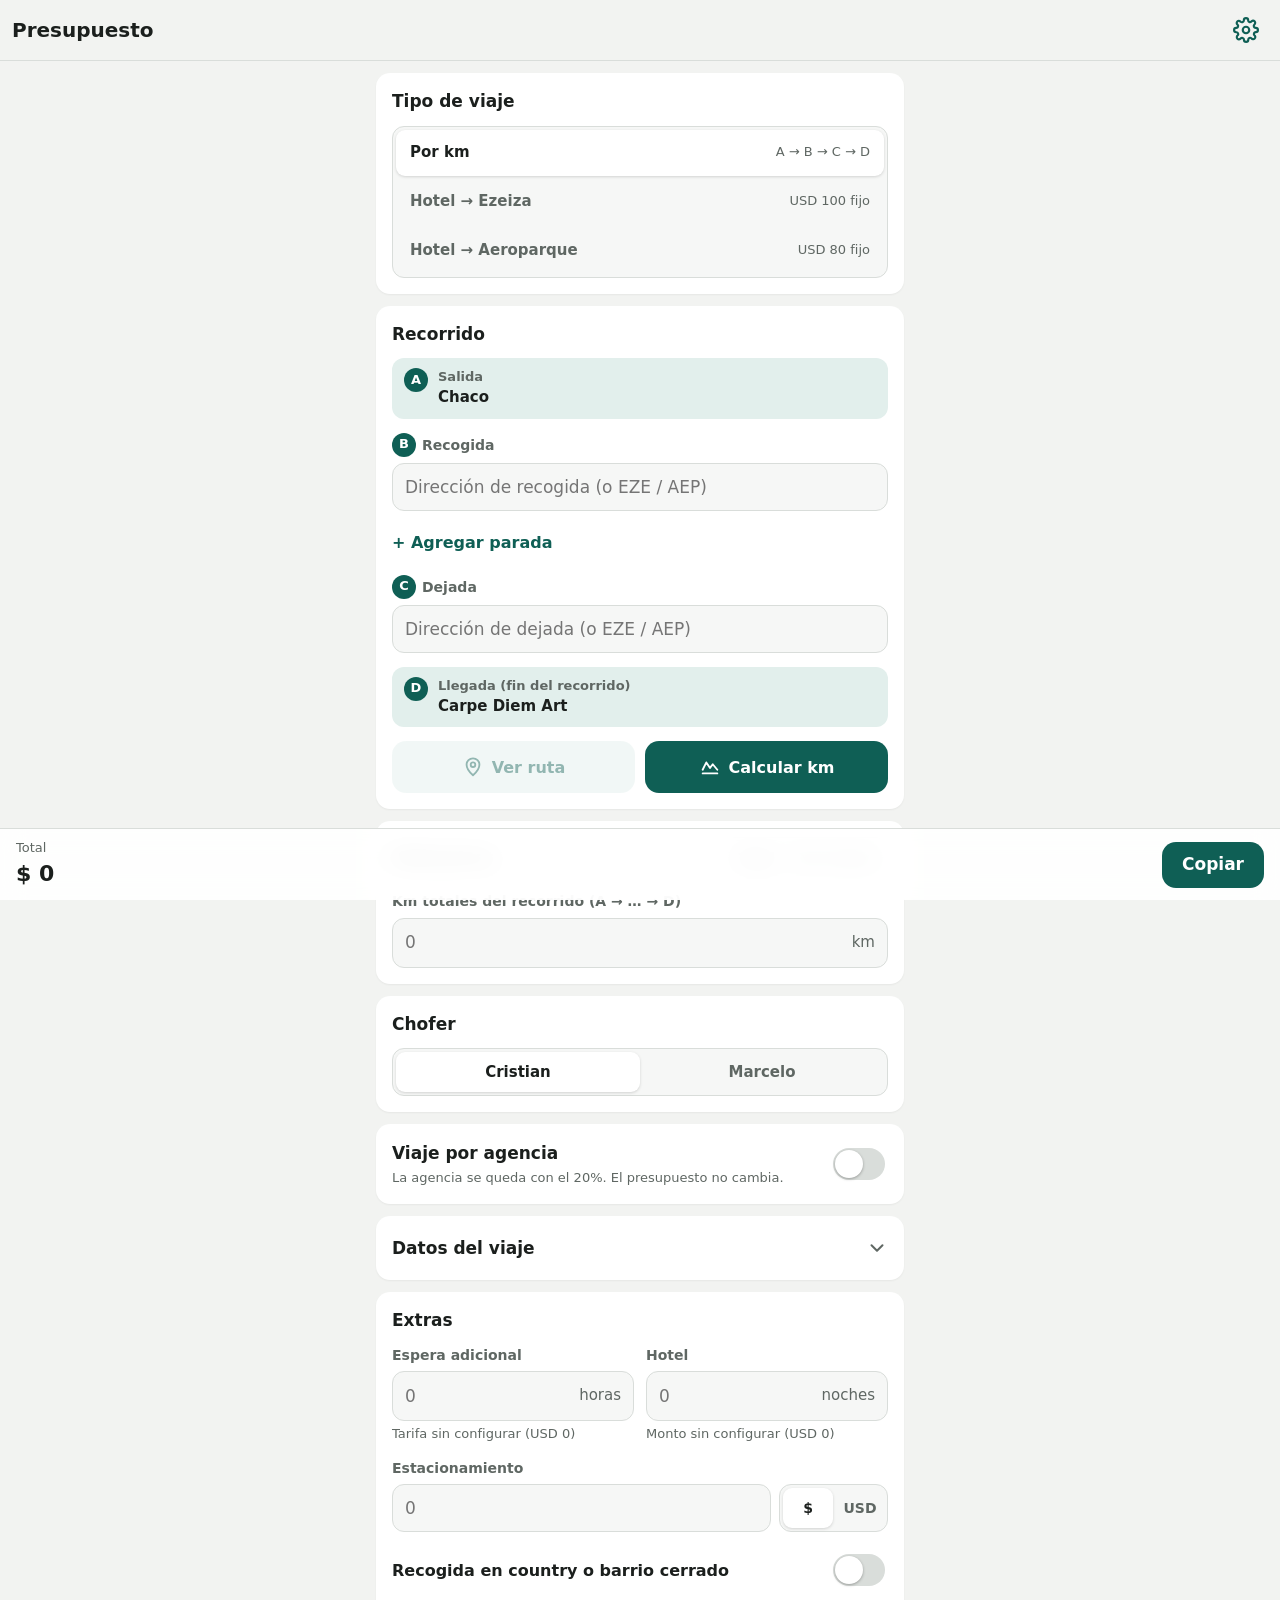
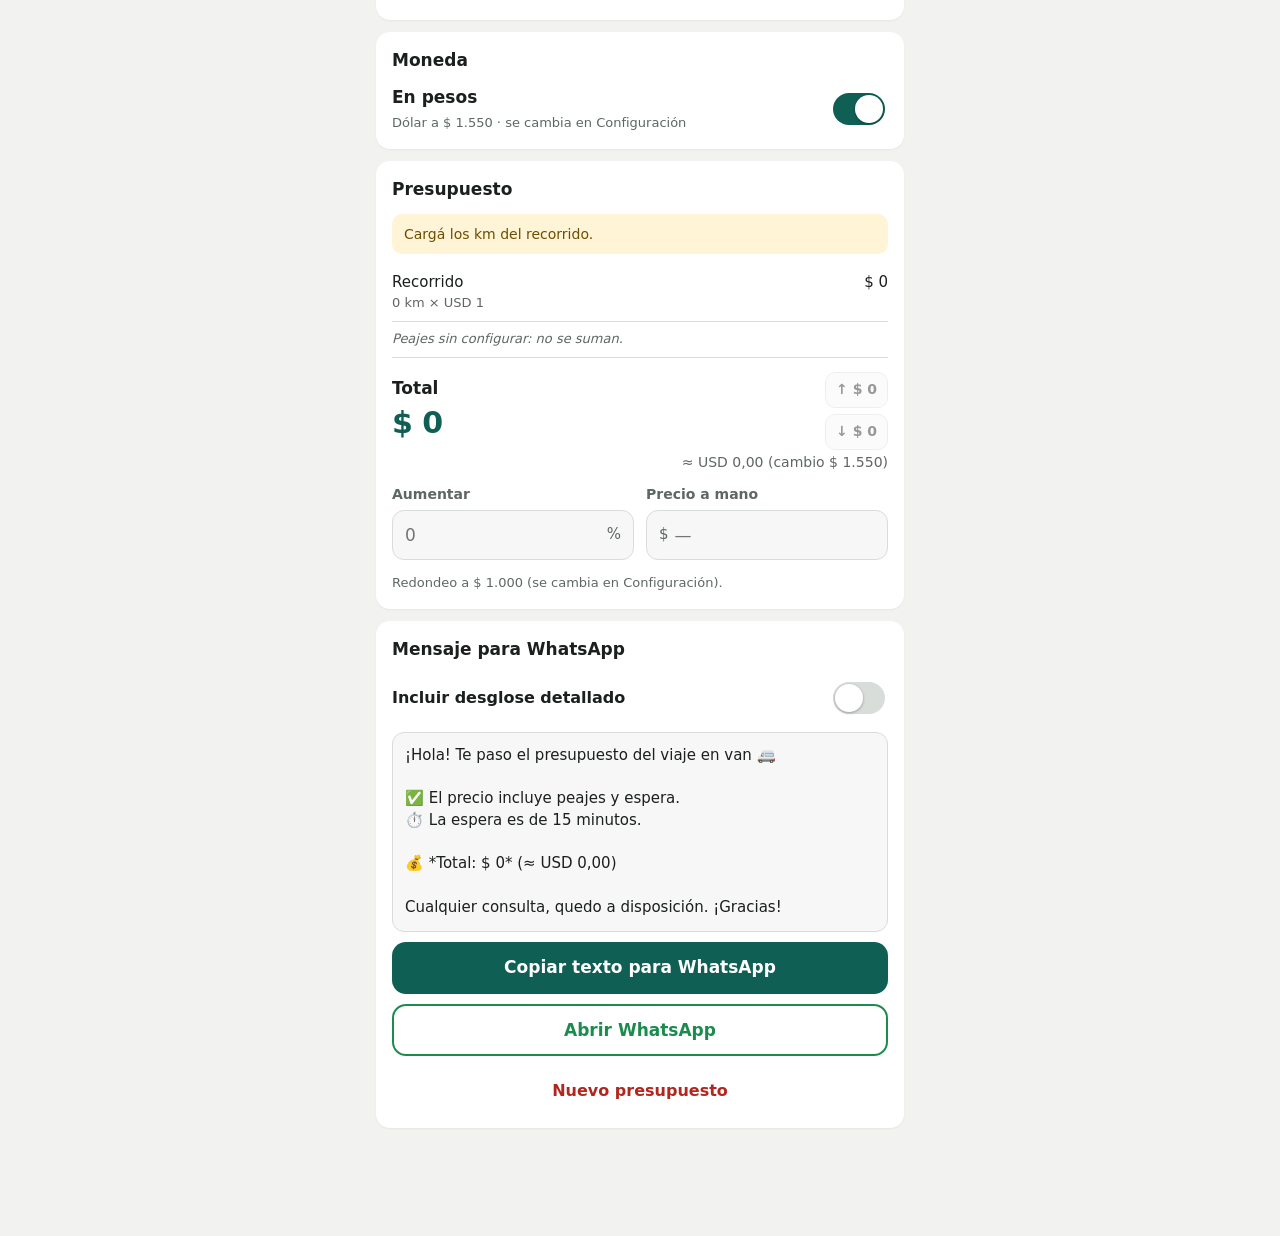
==== commit 78fbe4c3: "Atajos EZE y AEP en recogida, paradas y dejada Se reemplazan por Aeropuerto Internacional Ezeiza / A" ====
--- a/index.html
+++ b/index.html
@@ -45,14 +45,15 @@
       </div>
       <label class="campo">
         <span class="etq"><span class="chip">B</span> Recogida</span>
-        <input type="text" data-v="origen" placeholder="Dirección de recogida" autocomplete="off" autocapitalize="words" enterkeyhint="next">
+        <input type="text" data-v="origen" placeholder="Dirección de recogida (o EZE / AEP)" autocomplete="off" autocapitalize="words" enterkeyhint="next">
         <span class="ayuda" id="ayuda-espera-incluida"></span>
       </label>
       <div id="paradas"></div>
       <button type="button" class="btn-texto" id="btn-agregar-parada">+ Agregar parada</button>
       <label class="campo">
         <span class="etq"><span class="chip">C</span> Dejada</span>
-        <input type="text" data-v="destino" placeholder="Dirección de dejada" autocomplete="off" autocapitalize="words" enterkeyhint="done">
+        <input type="text" data-v="destino" placeholder="Dirección de dejada (o EZE / AEP)" autocomplete="off" autocapitalize="words" enterkeyhint="done">
+        <span class="ayuda destacada" id="ayuda-destino"></span>
       </label>
       <div class="punto punto-base">
         <span class="chip">D</span>
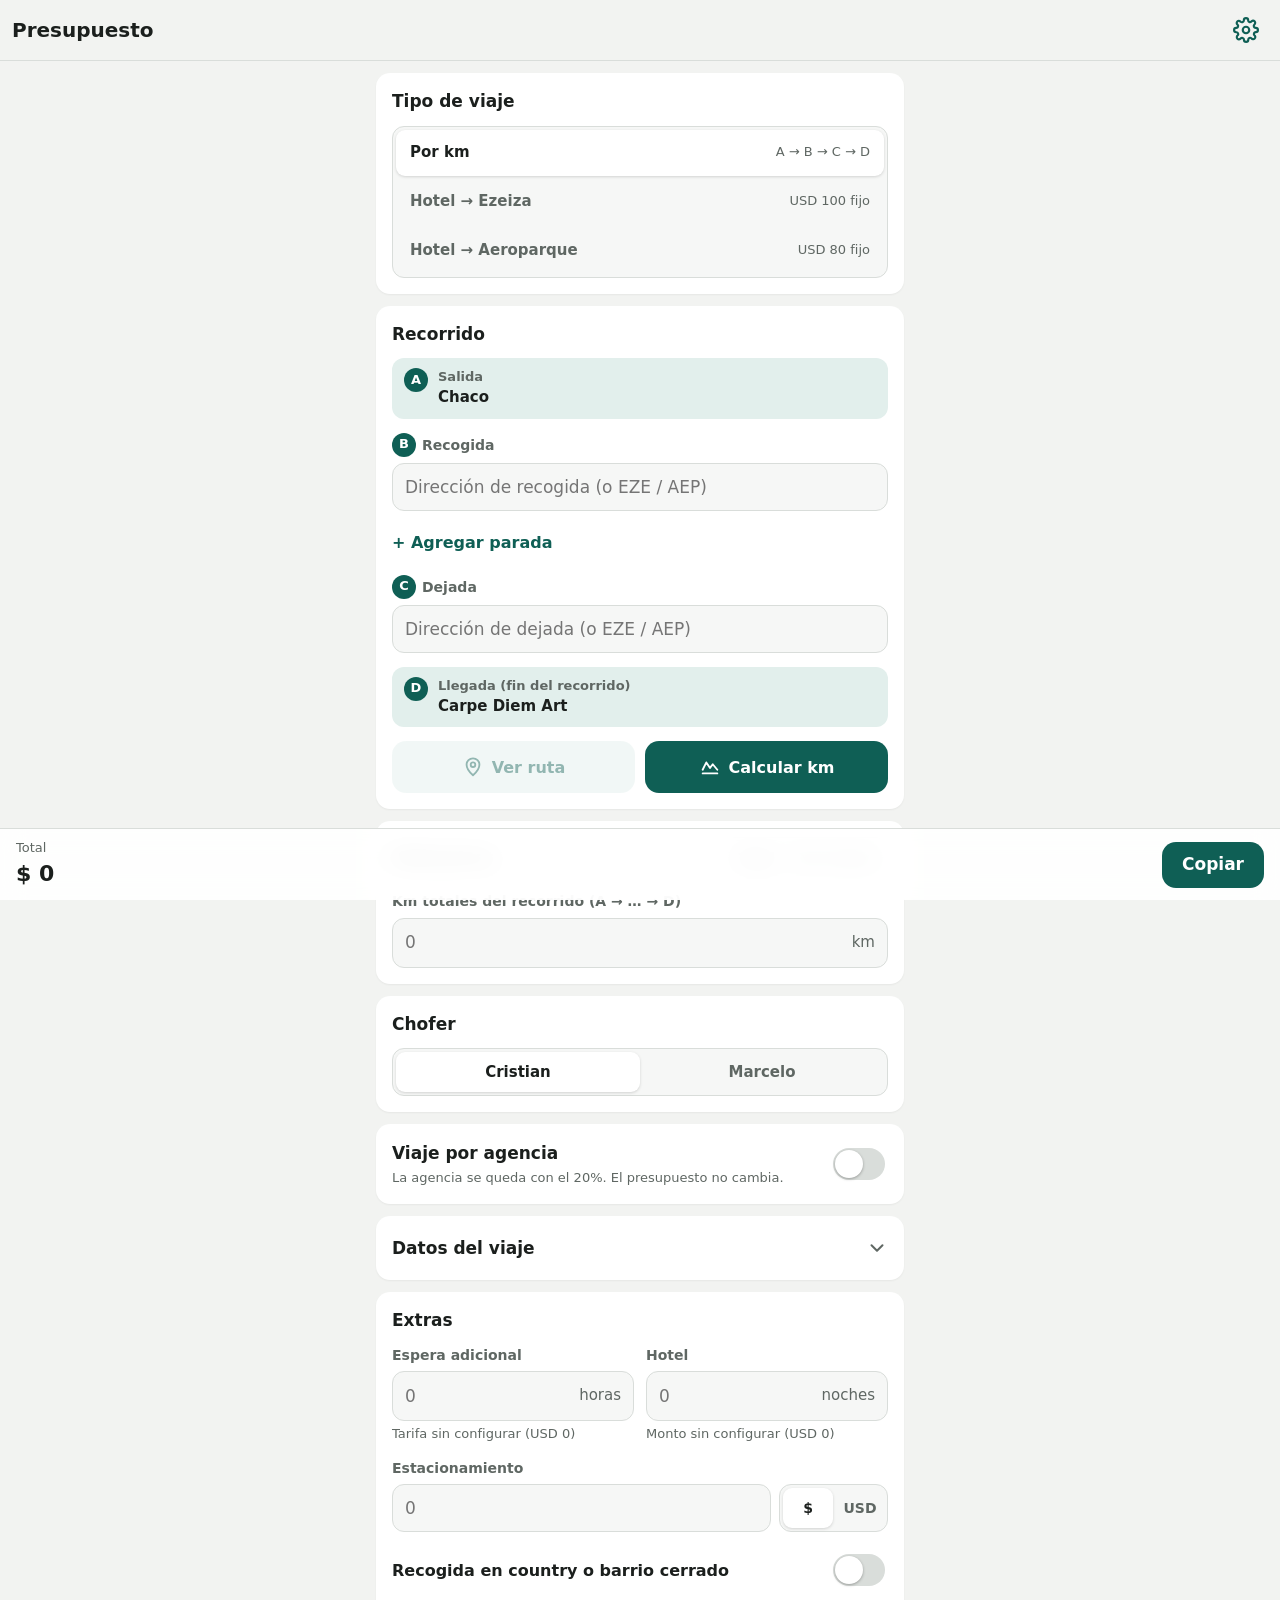
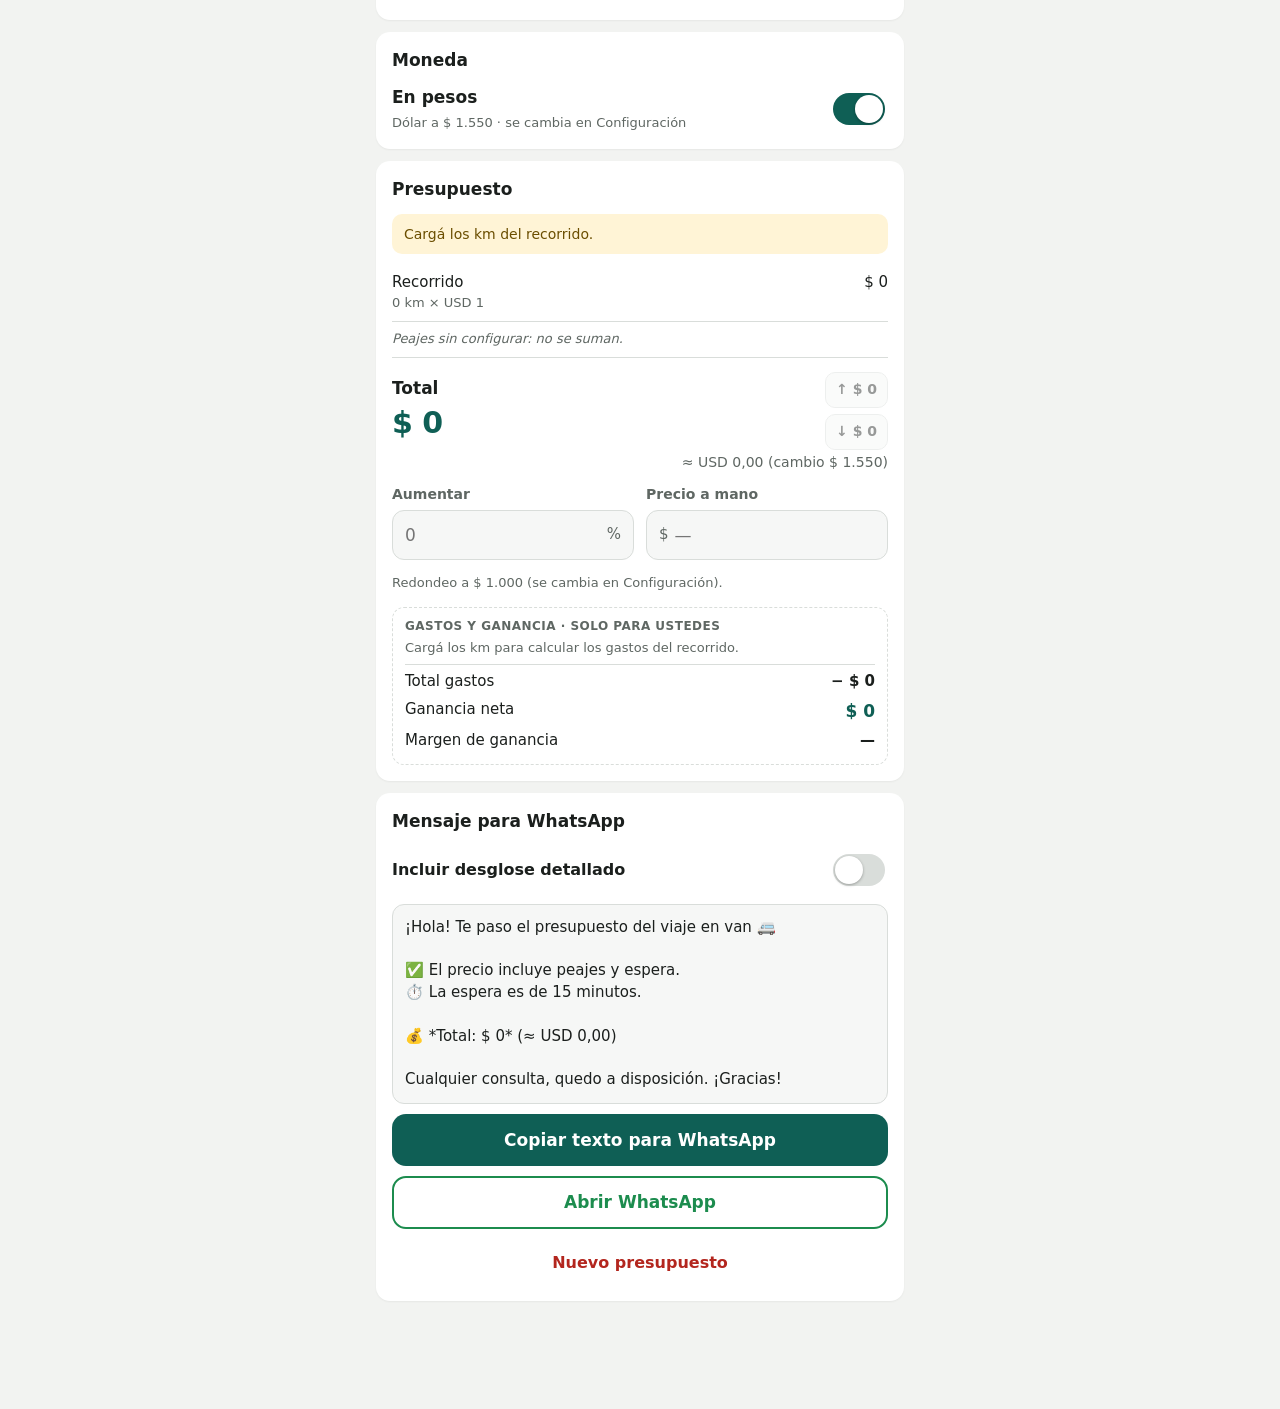
==== commit 89bd2b5b: "Gastos variables, ganancia neta y margen de cada viaje Costos cada 100 km en pesos (editables en Con" ====
--- a/index.html
+++ b/index.html
@@ -84,6 +84,7 @@
       <div id="km-total">
         <label class="campo">
           <span class="etq">Km totales del recorrido (A → … → D)</span>
+          <span class="ayuda" id="ayuda-km-fija" hidden>Tarifa fija: los km no cambian el precio, solo se usan para calcular los gastos.</span>
           <span class="con-sufijo"><input type="text" inputmode="decimal" data-v="kmTotales" placeholder="0" autocomplete="off"><span class="sufijo">km</span></span>
         </label>
       </div>
@@ -186,10 +187,13 @@
           <span class="con-sufijo prefijo"><span class="sufijo" id="sufijo-manual">$</span><input type="text" inputmode="decimal" data-v="precioManual" placeholder="—" autocomplete="off"></span></label>
       </div>
       <p class="ayuda" id="ayuda-ajustes"></p>
-      <div class="agencia" id="agencia" hidden>
-        <div class="agencia-titulo">Solo para ustedes · no va en el mensaje</div>
-        <div class="agencia-fila"><span id="agencia-etq">Comisión agencia</span><strong id="agencia-comision"></strong></div>
-        <div class="agencia-fila"><span>Neto para ustedes</span><strong id="agencia-neto"></strong></div>
+      <div class="agencia gastos" id="gastos">
+        <div class="agencia-titulo">Gastos y ganancia · solo para ustedes</div>
+        <p class="gastos-nota" id="gastos-nota"></p>
+        <div id="gastos-lineas"></div>
+        <div class="agencia-fila gastos-total"><span>Total gastos</span><strong id="gastos-total"></strong></div>
+        <div class="agencia-fila gastos-ganancia"><span>Ganancia neta</span><strong id="gastos-ganancia"></strong></div>
+        <div class="agencia-fila"><span>Margen de ganancia</span><strong id="gastos-margen"></strong></div>
       </div>
     </section>
 
@@ -284,7 +288,40 @@
         <h2>Agencia</h2>
         <label class="campo"><span class="etq">Comisión de la agencia</span>
           <span class="con-sufijo"><input type="text" inputmode="decimal" data-c="agenciaPorcentaje" data-tipo="numero"><span class="sufijo">%</span></span>
-          <span class="ayuda">No cambia el presupuesto: solo se muestra cuánto queda neto.</span></label>
+          <span class="ayuda">No cambia el presupuesto. Se cuenta como gasto solo en los viajes por agencia.</span></label>
+      </section>
+
+      <section class="card">
+        <h2>Gastos variables</h2>
+        <p class="nota">Valores en pesos. Se calculan según los km de cada viaje y se muestran solo en la app (con la ganancia neta y el margen), nunca en el mensaje.</p>
+        <div class="fila">
+          <label class="campo"><span class="etq">Marcelo: horas cada 100 km</span>
+            <span class="con-sufijo"><input type="text" inputmode="decimal" data-c="costos.choferHorasCada100Km" data-tipo="numero"><span class="sufijo">h</span></span></label>
+          <label class="campo"><span class="etq">Marcelo: por hora</span>
+            <span class="con-sufijo prefijo"><span class="sufijo">$</span><input type="text" inputmode="decimal" data-c="costos.choferPrecioHora" data-tipo="numero"></span></label>
+        </div>
+        <p class="ayuda gastos-ayuda">Las horas de Marcelo cuentan solo cuando viaja Marcelo.</p>
+        <div class="fila">
+          <label class="campo"><span class="etq">Combustible: litros cada 100 km</span>
+            <span class="con-sufijo"><input type="text" inputmode="decimal" data-c="costos.combustibleLitrosCada100Km" data-tipo="numero"><span class="sufijo">l</span></span></label>
+          <label class="campo"><span class="etq">Precio del litro</span>
+            <span class="con-sufijo prefijo"><span class="sufijo">$</span><input type="text" inputmode="decimal" data-c="costos.combustiblePrecioLitro" data-tipo="numero"></span></label>
+        </div>
+        <label class="campo"><span class="etq">Peajes cada 100 km (aprox.)</span>
+          <span class="con-sufijo prefijo"><span class="sufijo">$</span><input type="text" inputmode="decimal" data-c="costos.peajesCada100Km" data-tipo="numero"></span></label>
+        <div class="fila">
+          <label class="campo"><span class="etq">Aceite / service cada</span>
+            <span class="con-sufijo"><input type="text" inputmode="decimal" data-c="costos.aceiteCadaKm" data-tipo="numero"><span class="sufijo">km</span></span></label>
+          <label class="campo"><span class="etq">Costo de cada cambio</span>
+            <span class="con-sufijo prefijo"><span class="sufijo">$</span><input type="text" inputmode="decimal" data-c="costos.aceiteCosto" data-tipo="numero"></span></label>
+        </div>
+        <div class="fila">
+          <label class="campo"><span class="etq">Neumáticos cada</span>
+            <span class="con-sufijo"><input type="text" inputmode="decimal" data-c="costos.neumaticosCadaKm" data-tipo="numero"><span class="sufijo">km</span></span></label>
+          <label class="campo"><span class="etq">Costo de las 4</span>
+            <span class="con-sufijo prefijo"><span class="sufijo">$</span><input type="text" inputmode="decimal" data-c="costos.neumaticosCosto" data-tipo="numero"></span></label>
+        </div>
+        <p class="ayuda" id="ejemplo-gastos"></p>
       </section>
 
       <section class="card">
--- a/styles.css
+++ b/styles.css
@@ -309,3 +309,12 @@
 .total span.monto, .btn-redondeo span { font-size: inherit; font-weight: inherit; }
 .ajustes-total { margin-top: 12px; }
 #ayuda-ajustes { margin: 0; }
+
+/* ---------- gastos y ganancia (solo informativo) ---------- */
+.gastos-nota { margin: 0 0 6px; font-size: 13px; color: var(--suave); }
+.gastos .agencia-fila small { color: var(--suave); font-size: 12px; }
+.gastos .monto-gasto { font-variant-numeric: tabular-nums; white-space: nowrap; }
+.gastos-total { border-top: 1px solid var(--borde); margin-top: 4px; padding-top: 6px !important; }
+.gastos-ganancia strong { color: var(--acento); font-size: 17px; }
+.gastos strong.negativo { color: var(--peligro); }
+.gastos-ayuda { margin: -6px 0 14px; }
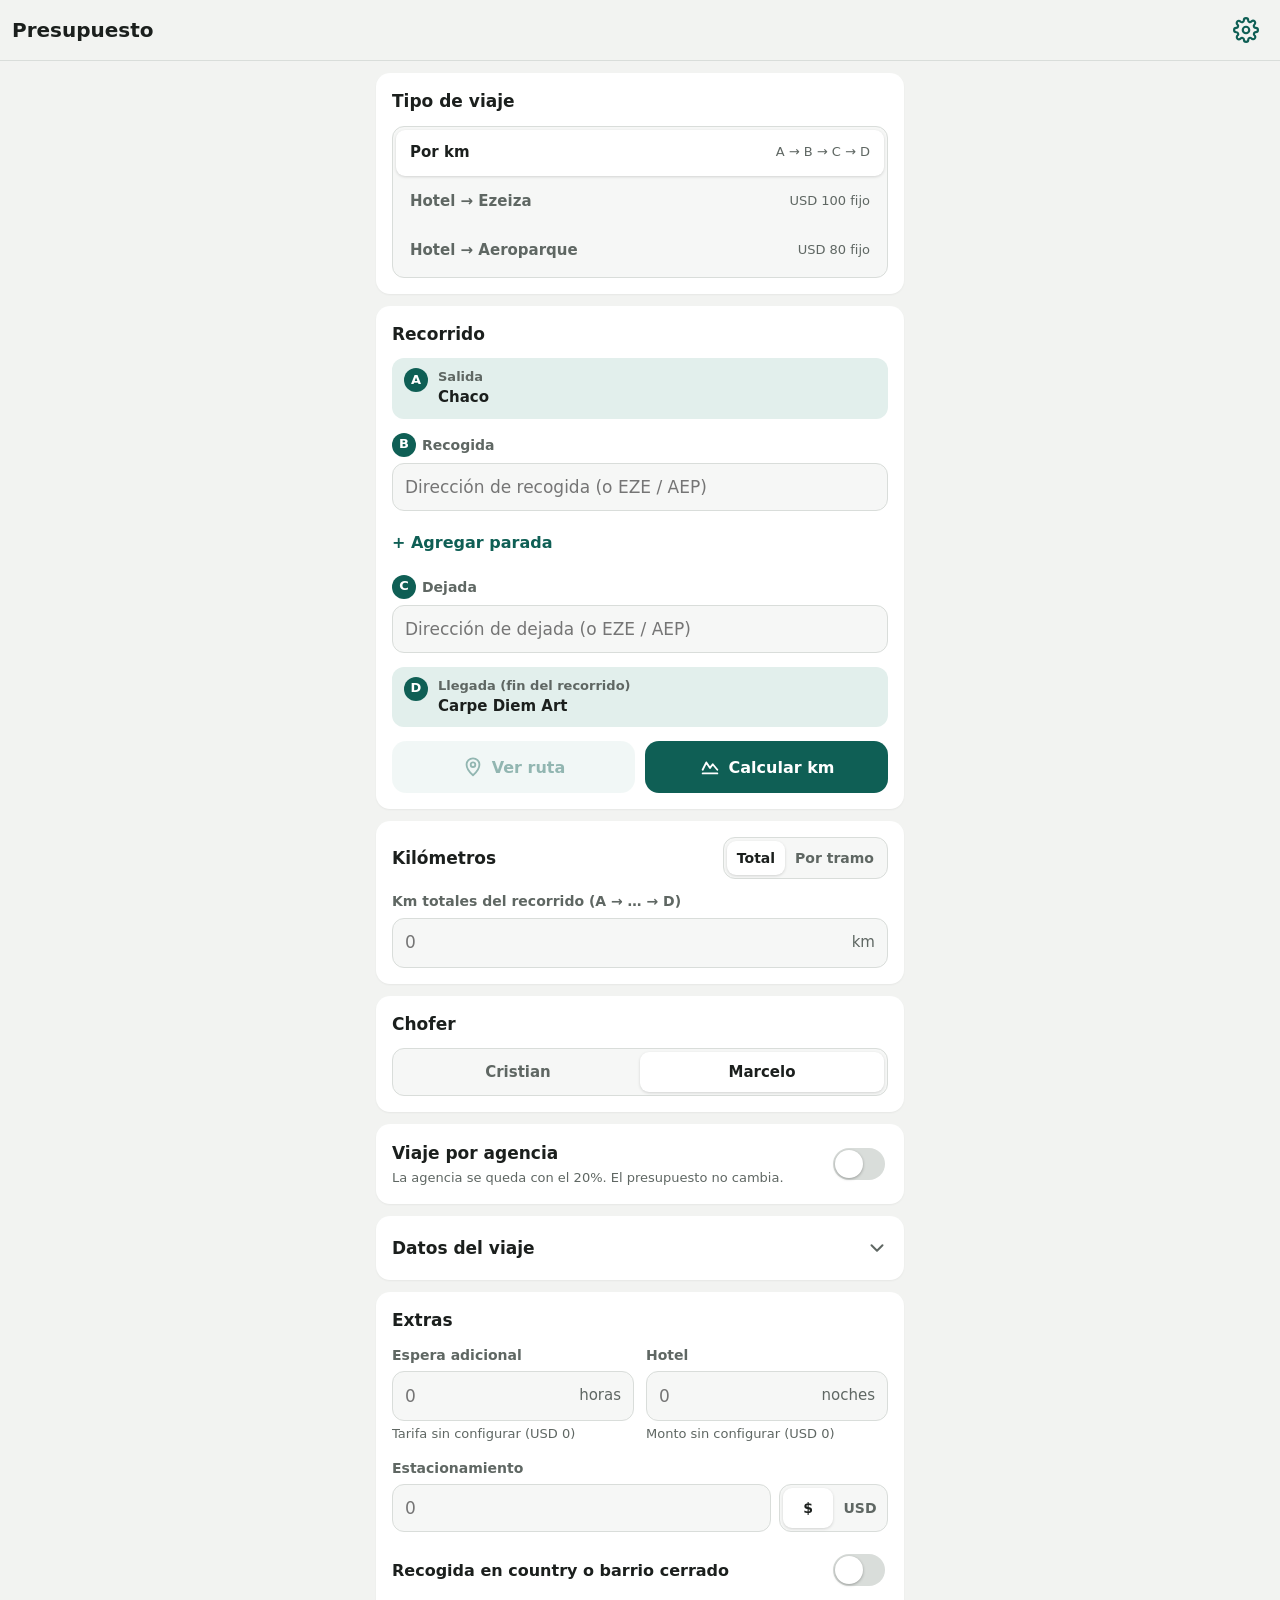
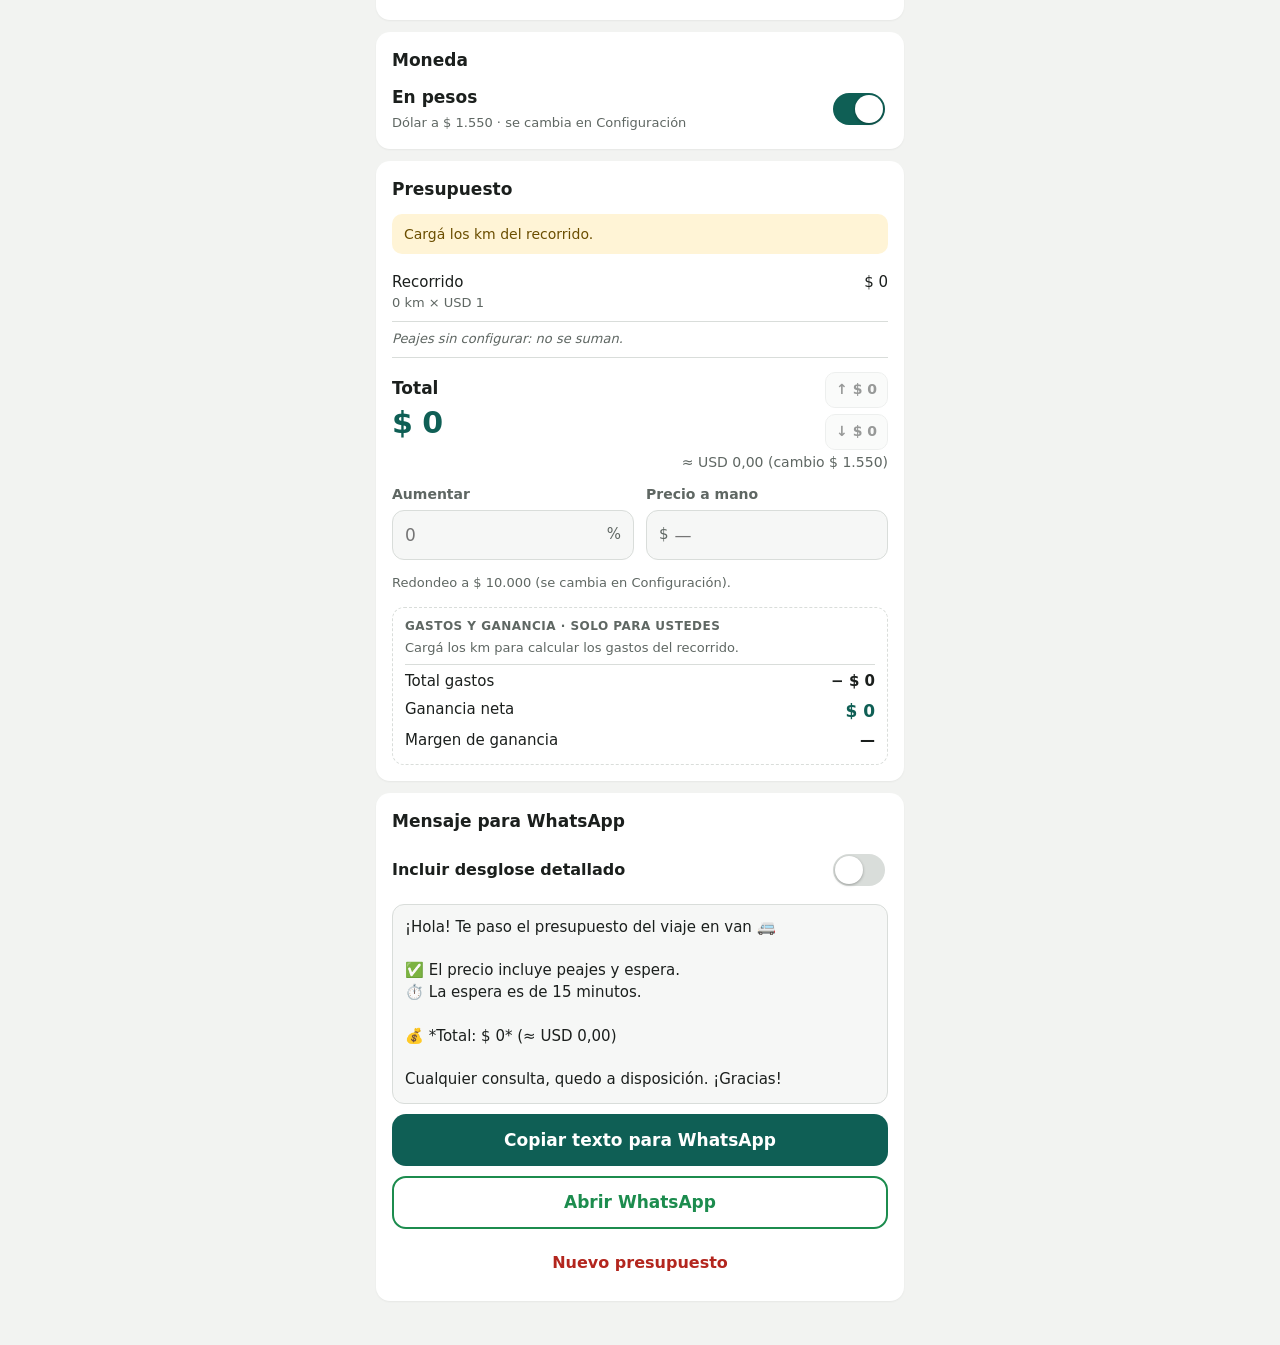
==== commit 8b80c617: "Sin barra inferior, Marcelo por defecto y redondeo en pesos de a $ 10.000 - Se quita la barra fija d" ====
--- a/index.html
+++ b/index.html
@@ -210,13 +210,6 @@
     </section>
   </main>
 
-  <div class="barra-total" id="barra-total">
-    <button type="button" class="barra-total-monto" id="ir-resultado">
-      <span>Total</span><strong id="total-barra">USD 0,00</strong>
-    </button>
-    <button type="button" class="btn primario chico" id="btn-copiar-barra">Copiar</button>
-  </div>
-
   <!-- ===================== CONFIGURACIÓN ===================== -->
   <main id="vista-config" class="vista" hidden>
     <form id="form-config" novalidate>
--- a/styles.css
+++ b/styles.css
@@ -73,9 +73,8 @@
 /* ---------- vistas y tarjetas ---------- */
 .vista {
   max-width: 560px; margin: 0 auto;
-  padding: 12px 16px calc(96px + env(safe-area-inset-bottom));
-}
-#vista-config { padding-bottom: calc(32px + env(safe-area-inset-bottom)); }
+  padding: 12px 16px calc(32px + env(safe-area-inset-bottom));
+}
 .card {
   background: var(--card); border-radius: var(--radio); box-shadow: var(--sombra);
   padding: 16px; margin-bottom: 12px;
@@ -239,21 +238,6 @@
   -webkit-user-select: text; user-select: text;
 }
 
-/* ---------- barra de total fija ---------- */
-.barra-total {
-  position: fixed; left: 0; right: 0; bottom: 0; z-index: 10;
-  display: flex; align-items: center; justify-content: space-between; gap: 12px;
-  padding: 10px 16px calc(10px + env(safe-area-inset-bottom));
-  background: color-mix(in srgb, var(--card) 92%, transparent);
-  -webkit-backdrop-filter: blur(12px); backdrop-filter: blur(12px);
-  border-top: 1px solid var(--borde);
-  transition: transform 0.25s, opacity 0.25s;
-}
-.barra-total.oculta { transform: translateY(100%); opacity: 0; pointer-events: none; }
-.barra-total-monto { display: flex; flex-direction: column; align-items: flex-start; border: 0; background: none; padding: 0; font: inherit; color: var(--texto); cursor: pointer; min-width: 0; }
-.barra-total-monto span { font-size: 13px; color: var(--suave); }
-.barra-total-monto strong { font-size: 22px; font-variant-numeric: tabular-nums; white-space: nowrap; overflow: hidden; text-overflow: ellipsis; max-width: 100%; }
-
 /* ---------- configuración ---------- */
 .errores { background: var(--aviso-fondo); color: var(--aviso-texto); border-radius: var(--radio); padding: 12px 16px; margin-bottom: 12px; font-size: 15px; }
 .errores ul { margin: 6px 0 0; padding-left: 18px; }
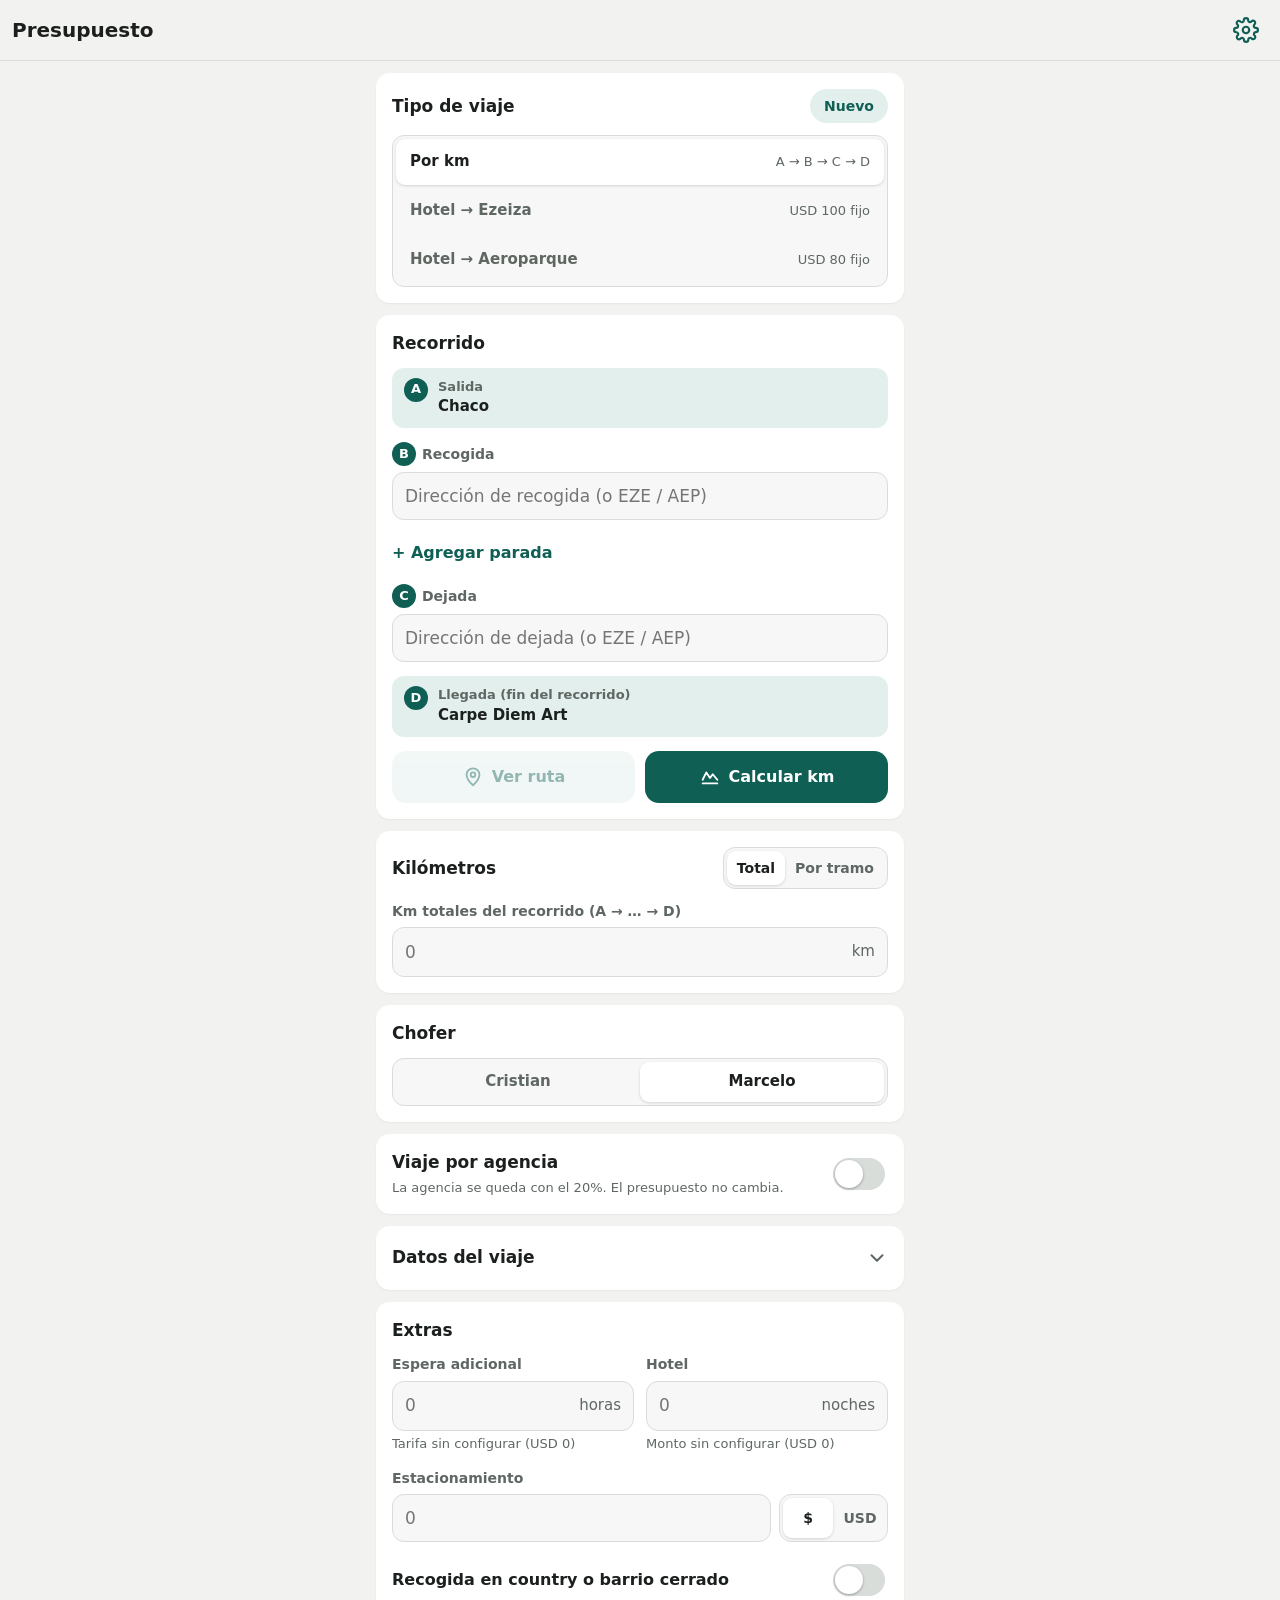
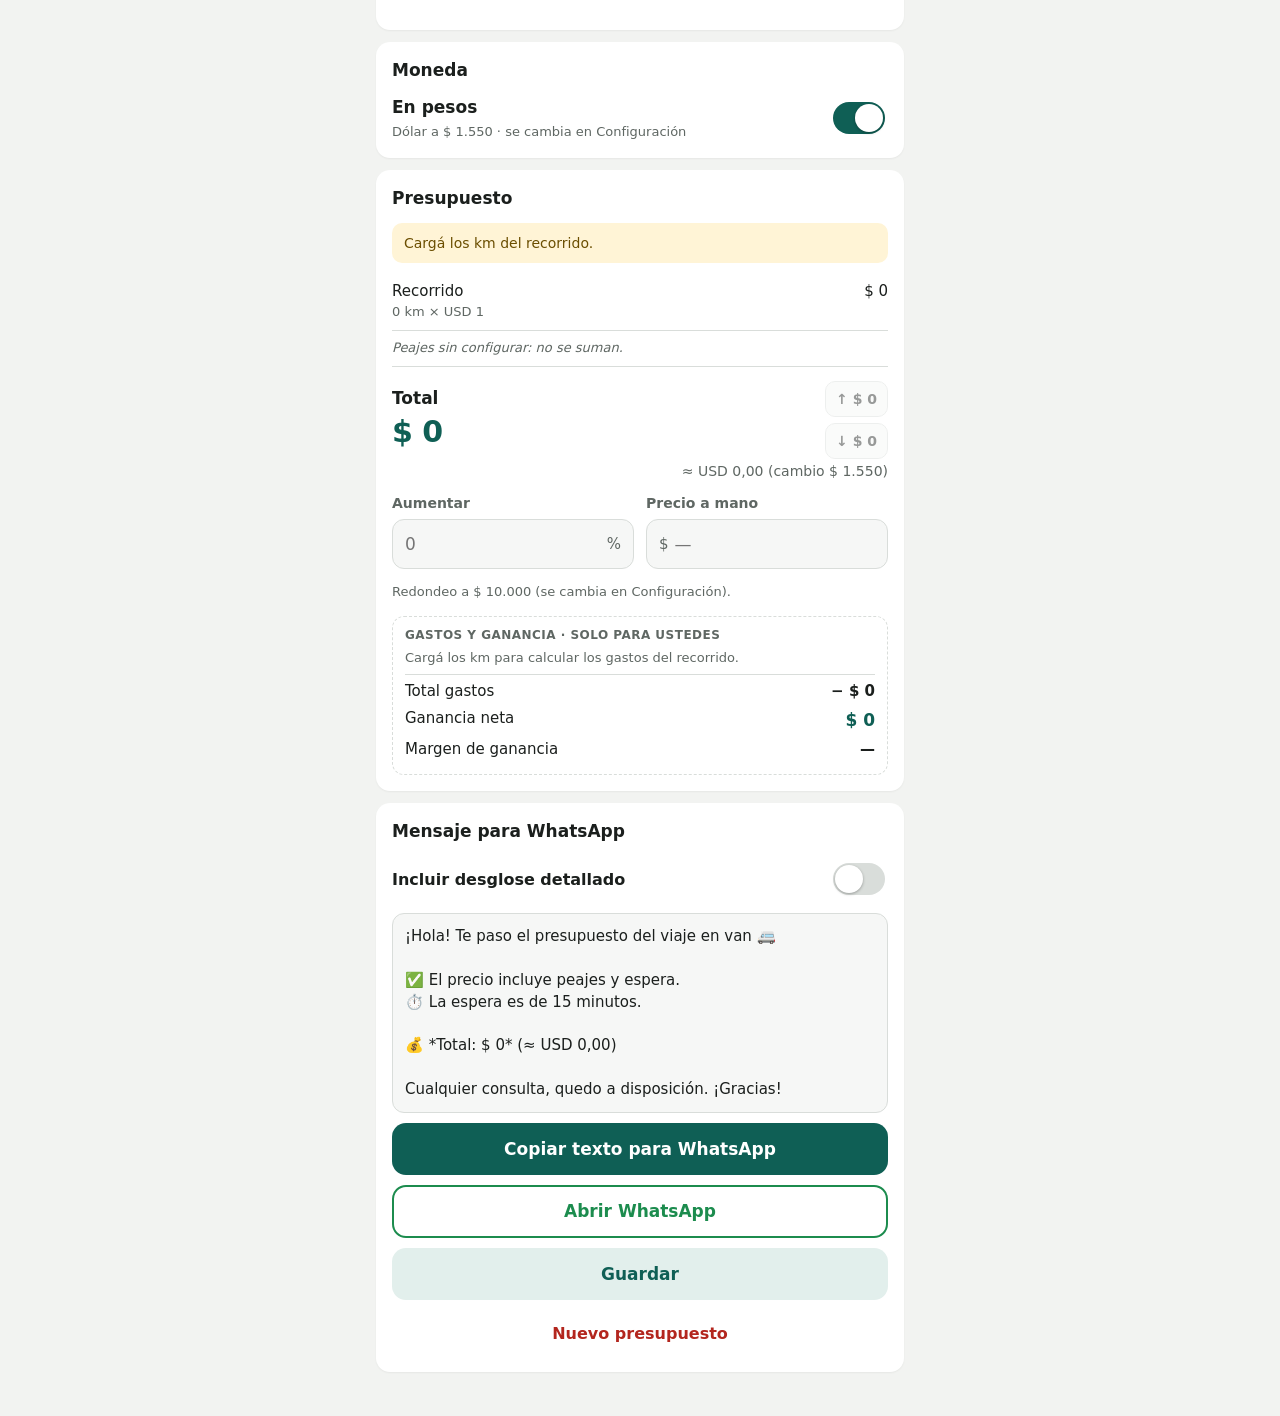
==== commit b1d054cd: "Botón Nuevo arriba y guardado de viajes en Google Sheets - Botón "Nuevo" en la tarjeta Tipo de viaje" ====
--- a/index.html
+++ b/index.html
@@ -30,7 +30,10 @@
   <main id="vista-principal" class="vista">
 
     <section class="card">
-      <h2>Tipo de viaje</h2>
+      <div class="card-titulo">
+        <h2>Tipo de viaje</h2>
+        <button type="button" class="btn-nuevo-arriba" id="btn-nuevo-arriba">Nuevo</button>
+      </div>
       <div class="seg tipos" data-v="tipoViaje" role="group" aria-label="Tipo de viaje" id="tipos-viaje">
         <button type="button" data-valor="km"><span>Por km</span><small>A → B → C → D</small></button>
       </div>
@@ -206,6 +209,7 @@
       <pre class="vista-previa" id="vista-previa"></pre>
       <button type="button" class="btn primario" id="btn-copiar">Copiar texto para WhatsApp</button>
       <a class="btn whatsapp" id="btn-whatsapp" target="_blank" rel="noopener">Abrir WhatsApp</a>
+      <button type="button" class="btn secundario" id="btn-guardar-sheet">Guardar</button>
       <button type="button" class="btn-texto peligro" id="btn-nuevo">Nuevo presupuesto</button>
     </section>
   </main>
@@ -267,6 +271,13 @@
       </section>
 
       <section class="card">
+        <h2>Google Sheets</h2>
+        <p class="nota">Dirección del script que guarda cada viaje en la planilla (termina en /exec). Queda guardada en este celular y en el respaldo JSON.</p>
+        <label class="campo"><span class="etq">Dirección del script</span>
+          <input type="url" data-c="sheetUrl" autocomplete="off" autocapitalize="off" autocorrect="off" spellcheck="false" placeholder="https://script.google.com/macros/s/…/exec"></label>
+      </section>
+
+      <section class="card">
         <h2>Tarifas fijas</h2>
         <p class="nota">Precio cerrado en USD: no se suma nada ni se aplica el mínimo.</p>
         <div class="fila">
@@ -399,6 +410,22 @@
     </form>
   </main>
 
+  <dialog class="dialogo" id="dialogo-guardar" aria-labelledby="titulo-guardar">
+    <form method="dialog" id="form-guardar">
+      <h2 id="titulo-guardar">Guardar viaje</h2>
+      <p class="nota">Se agrega una fila en el Sheet con todos los datos del presupuesto.</p>
+      <label class="campo"><span class="etq">Nombre de quien viaja</span>
+        <input type="text" id="guardar-persona" placeholder="Opcional" autocomplete="off" autocapitalize="words"></label>
+      <label class="campo"><span class="etq">Fecha del viaje</span>
+        <input type="date" id="guardar-fecha"></label>
+      <p class="aviso" id="error-guardar" role="alert" hidden></p>
+      <div class="acciones-dialogo">
+        <button type="button" class="btn secundario" id="btn-guardar-cancelar">Cancelar</button>
+        <button type="submit" class="btn primario" id="btn-guardar-confirmar" value="guardar">Guardar</button>
+      </div>
+    </form>
+  </dialog>
+
   <div class="toast" id="toast" role="status" aria-live="polite"></div>
 
   <script type="module" src="js/app.js"></script>
--- a/styles.css
+++ b/styles.css
@@ -302,3 +302,19 @@
 .gastos-ganancia strong { color: var(--acento); font-size: 17px; }
 .gastos strong.negativo { color: var(--peligro); }
 .gastos-ayuda { margin: -6px 0 14px; }
+
+/* ---------- botón Nuevo y guardado en Sheets ---------- */
+.btn-nuevo-arriba {
+  border: 0; border-radius: 999px; padding: 6px 14px; min-height: 34px;
+  background: var(--acento-suave); color: var(--acento);
+  font: inherit; font-size: 14px; font-weight: 600; cursor: pointer;
+}
+.btn-nuevo-arriba:active { transform: scale(0.97); }
+.dialogo {
+  width: min(92vw, 420px); padding: 20px; border: 0; border-radius: var(--radio);
+  background: var(--card); color: var(--texto); box-shadow: 0 10px 40px rgba(0, 0, 0, 0.3);
+}
+.dialogo::backdrop { background: rgba(0, 0, 0, 0.45); }
+.dialogo h2 { margin: 0 0 6px; font-size: 18px; }
+.acciones-dialogo { display: flex; gap: 10px; margin-top: 8px; }
+.acciones-dialogo .btn { margin-top: 0; flex: 1; }
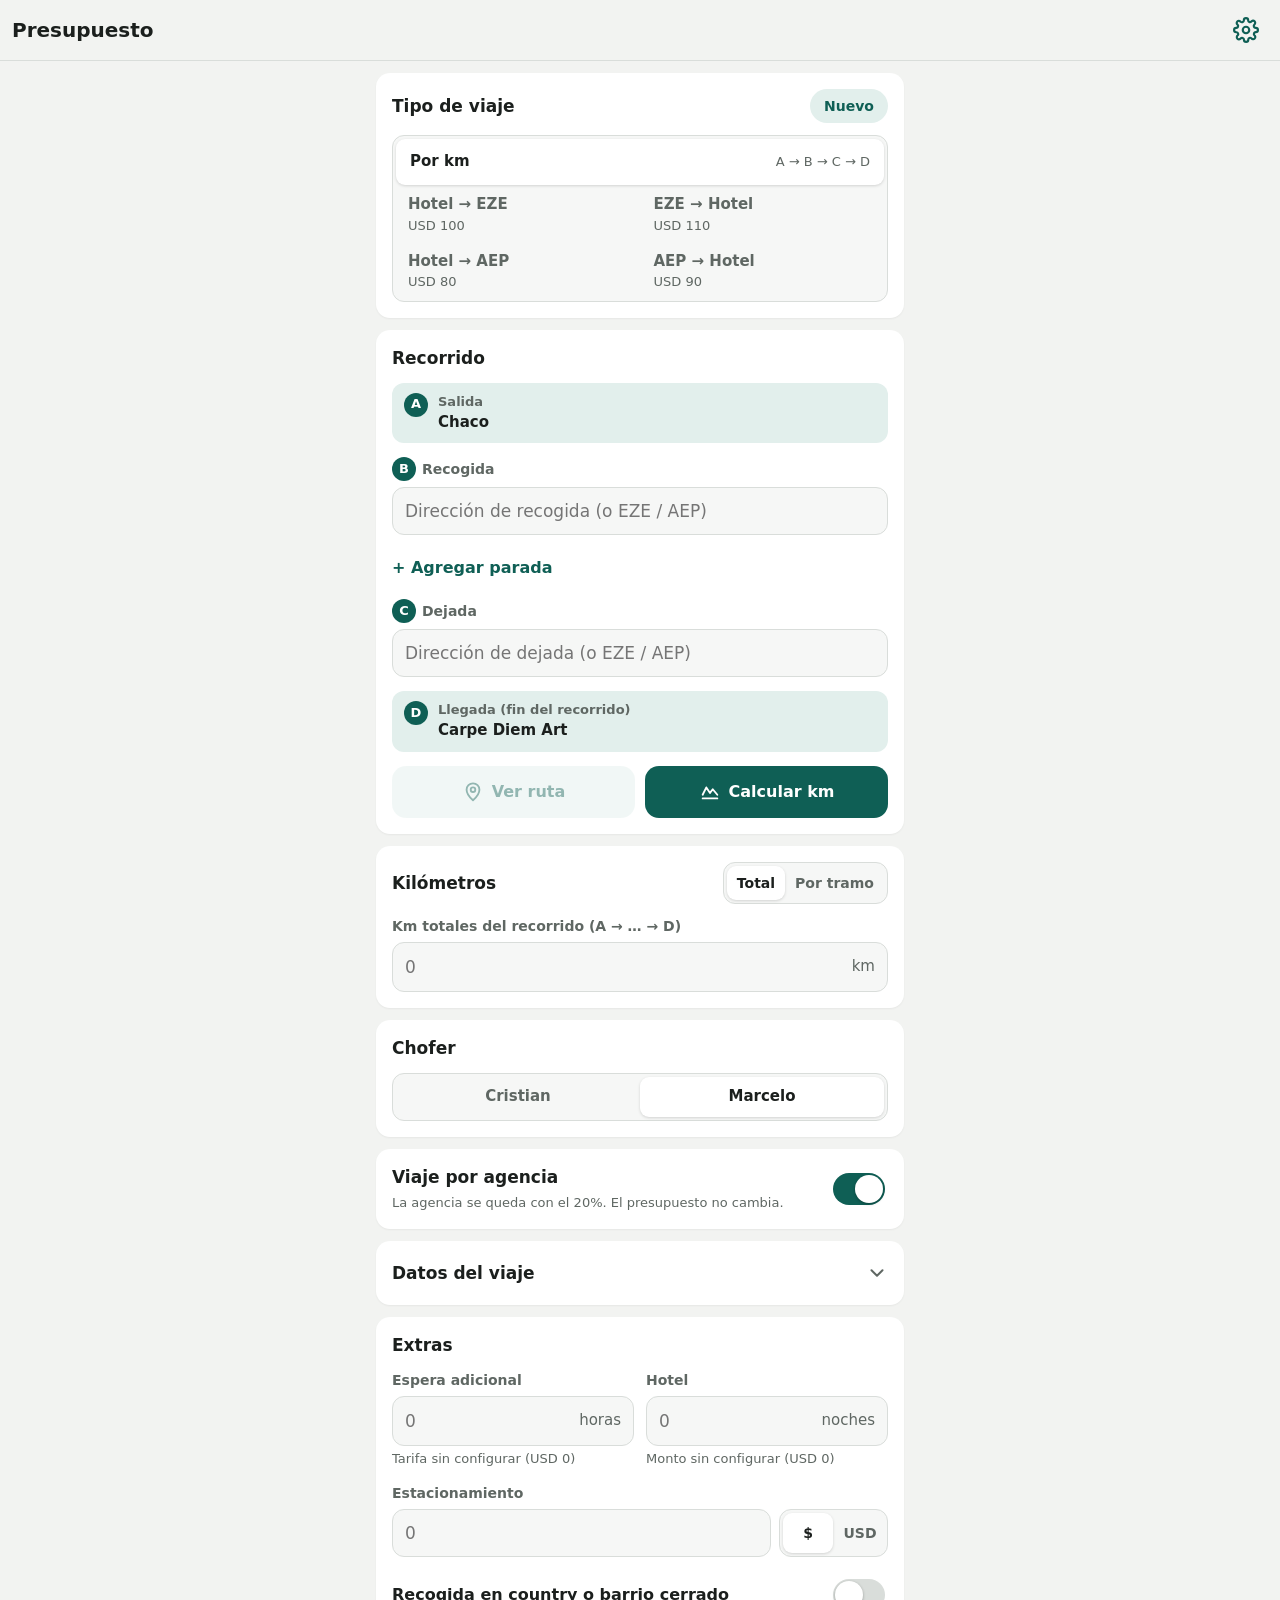
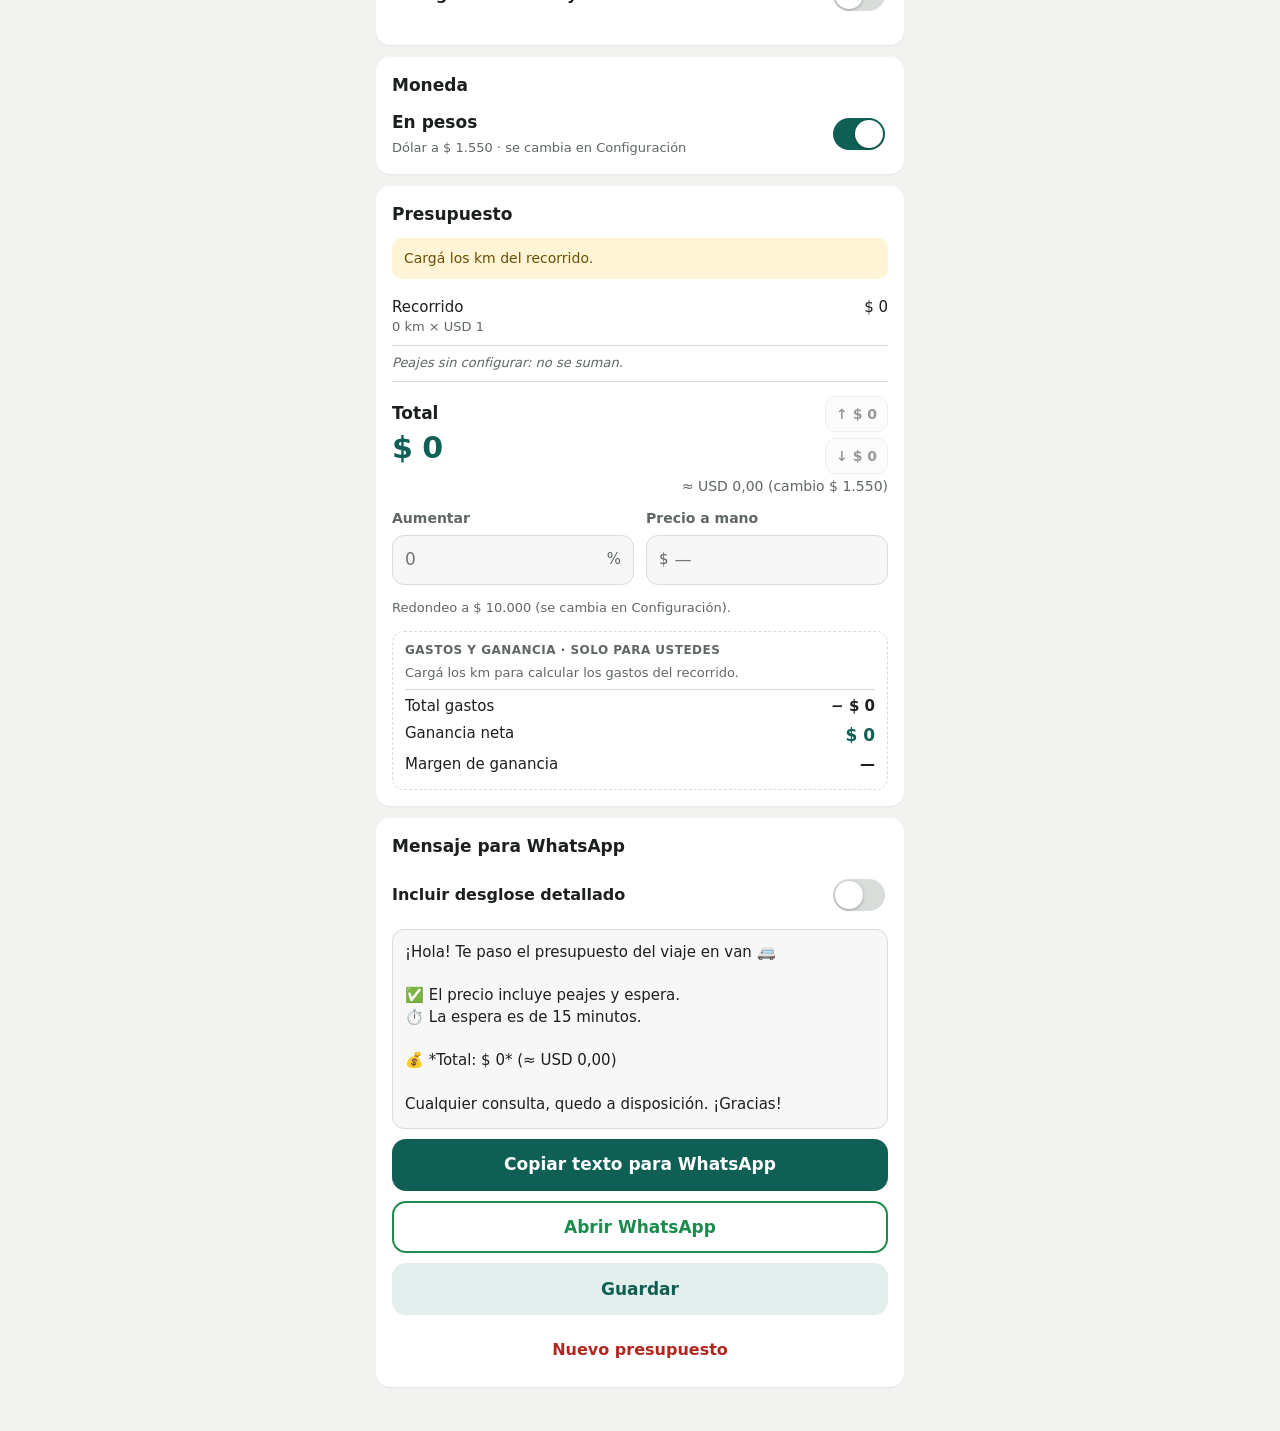
==== commit bf3dae03: "Agencia por defecto y 4 tarifas fijas en grilla 2 × 2 - Cada viaje nuevo arranca como viaje por agen" ====
--- a/index.html
+++ b/index.html
@@ -281,10 +281,16 @@
         <h2>Tarifas fijas</h2>
         <p class="nota">Precio cerrado en USD: no se suma nada ni se aplica el mínimo.</p>
         <div class="fila">
-          <label class="campo"><span class="etq">Hotel CABA → Ezeiza</span>
+          <label class="campo"><span class="etq">Hotel → EZE</span>
             <span class="con-sufijo prefijo"><span class="sufijo">USD</span><input type="text" inputmode="decimal" data-c="tarifasFijas.0.usd" data-tipo="numero"></span></label>
-          <label class="campo"><span class="etq">Hotel CABA → Aeroparque</span>
+          <label class="campo"><span class="etq">EZE → Hotel</span>
             <span class="con-sufijo prefijo"><span class="sufijo">USD</span><input type="text" inputmode="decimal" data-c="tarifasFijas.1.usd" data-tipo="numero"></span></label>
+        </div>
+        <div class="fila">
+          <label class="campo"><span class="etq">Hotel → AEP</span>
+            <span class="con-sufijo prefijo"><span class="sufijo">USD</span><input type="text" inputmode="decimal" data-c="tarifasFijas.2.usd" data-tipo="numero"></span></label>
+          <label class="campo"><span class="etq">AEP → Hotel</span>
+            <span class="con-sufijo prefijo"><span class="sufijo">USD</span><input type="text" inputmode="decimal" data-c="tarifasFijas.3.usd" data-tipo="numero"></span></label>
         </div>
       </section>
 
--- a/styles.css
+++ b/styles.css
@@ -153,8 +153,10 @@
 .resultado-km li { margin-bottom: 4px; }
 
 /* ---------- tipo de viaje ---------- */
-.seg.tipos { flex-direction: column; gap: 3px; }
-.seg.tipos button { display: flex; justify-content: space-between; align-items: center; gap: 8px; min-height: 46px; padding: 0 14px; text-align: left; }
+.seg.tipos { display: grid; grid-template-columns: 1fr 1fr; gap: 3px; }
+.seg.tipos button { display: flex; justify-content: space-between; align-items: center; gap: 8px; min-height: 46px; padding: 0 14px; text-align: left; min-width: 0; }
+.seg.tipos button[data-valor="km"] { grid-column: 1 / -1; }
+.seg.tipos button:not([data-valor="km"]) { flex-direction: column; justify-content: center; align-items: flex-start; gap: 1px; min-height: 52px; padding: 6px 12px; }
 .seg.tipos small { font-size: 13px; font-weight: 500; color: var(--suave); }
 .nota-fija { margin: 12px 0 0; color: var(--texto); }
 
